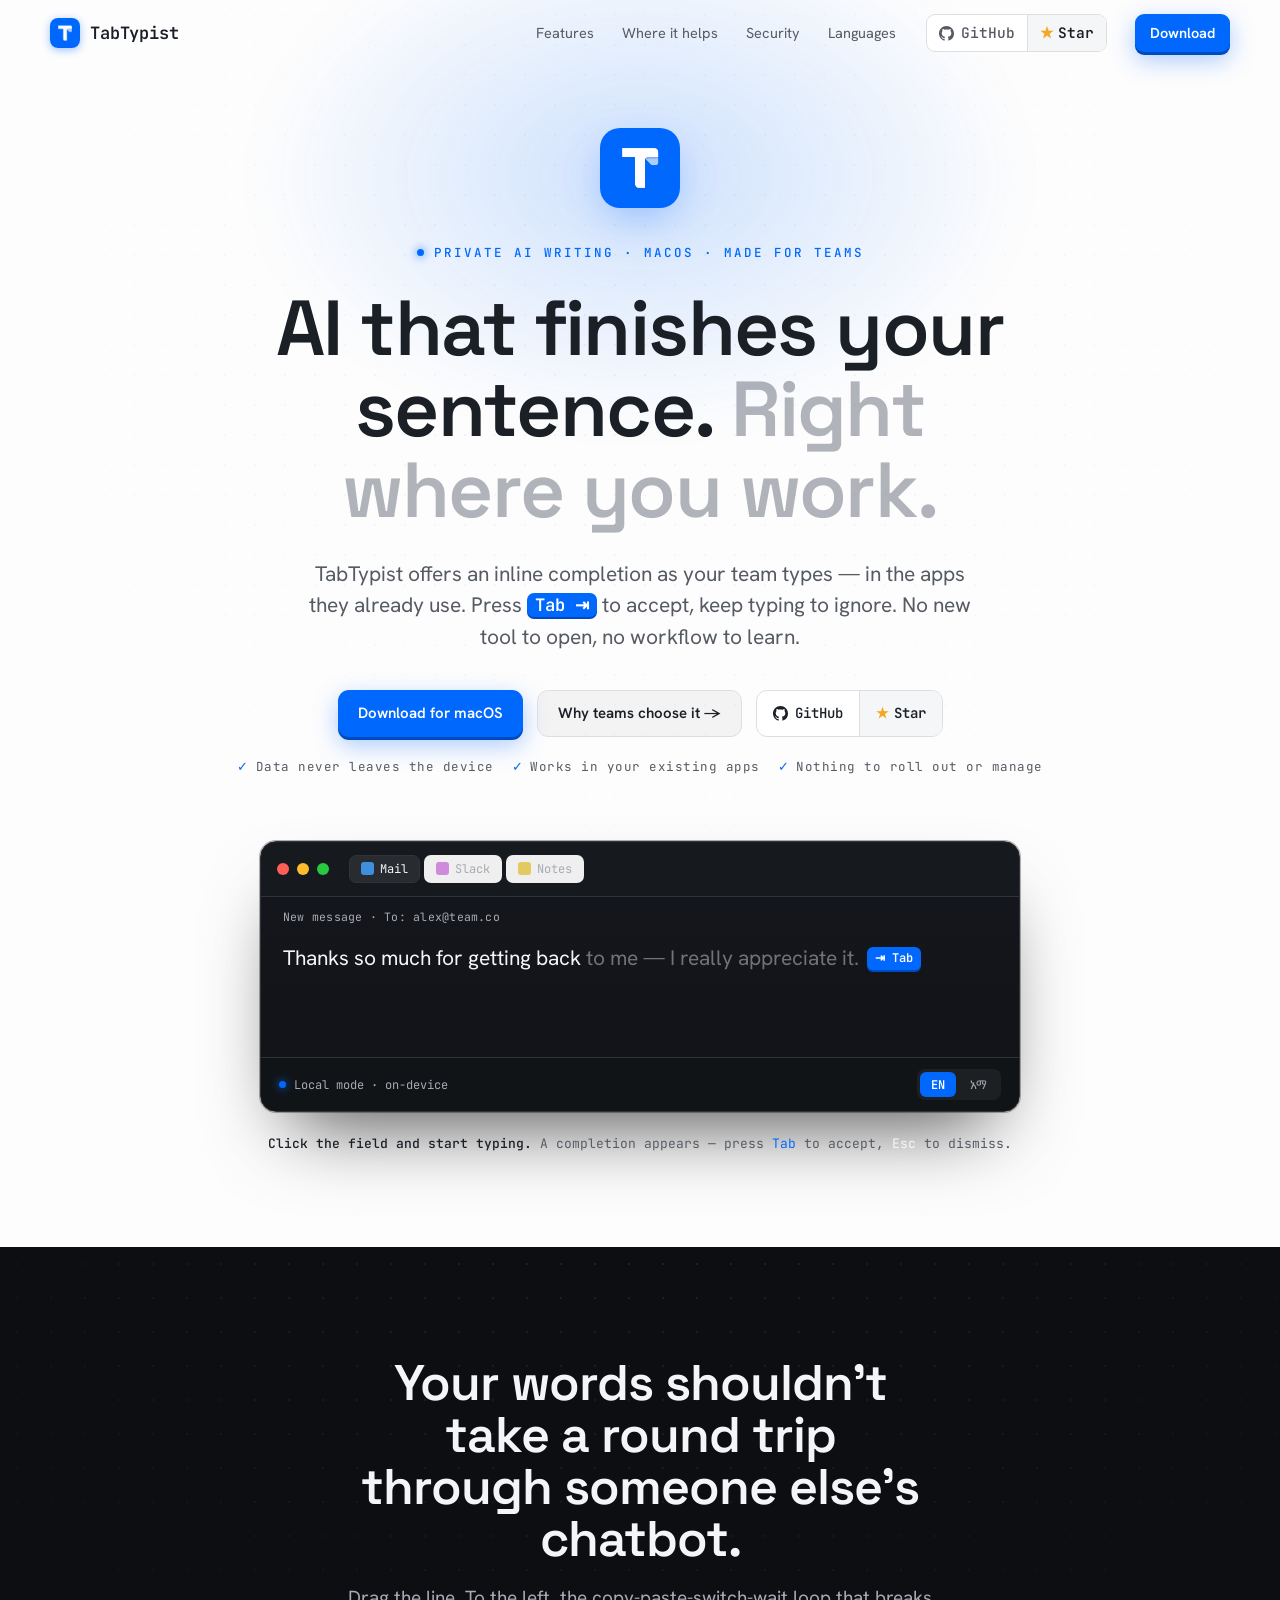
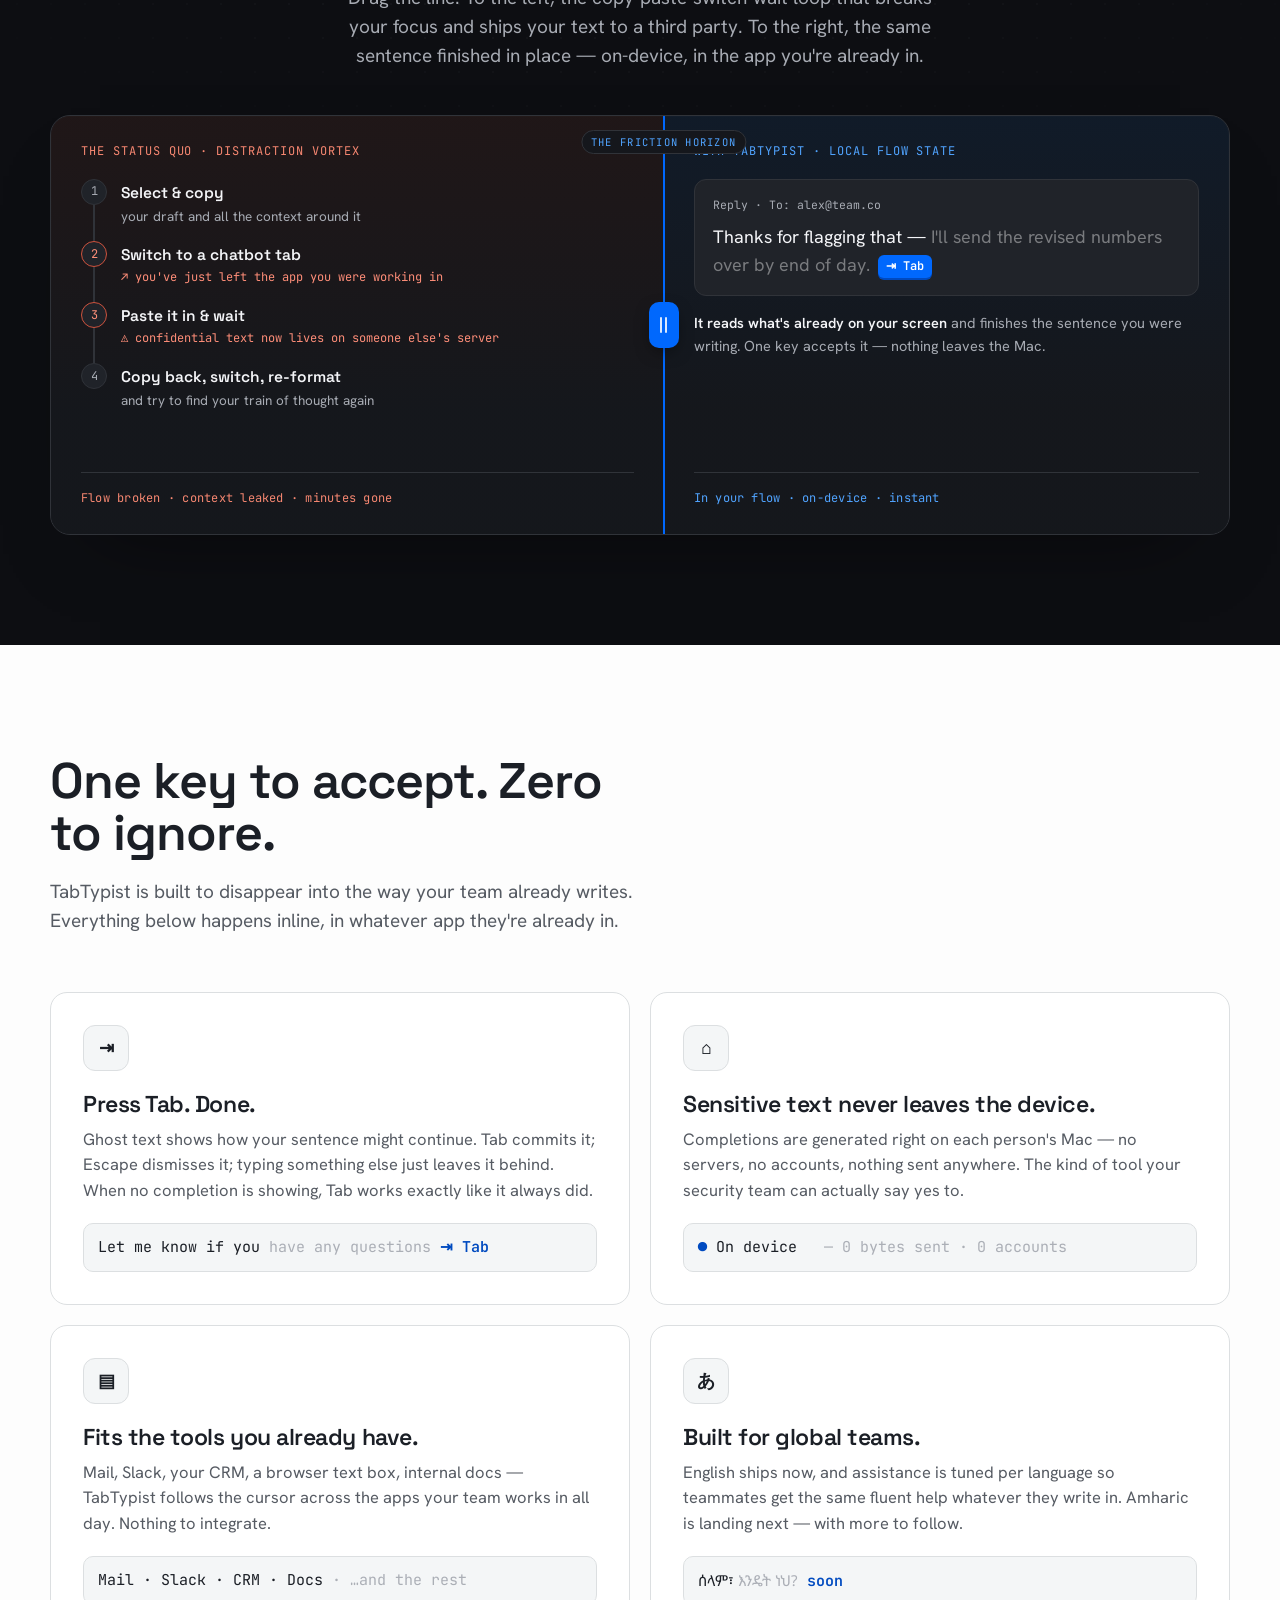
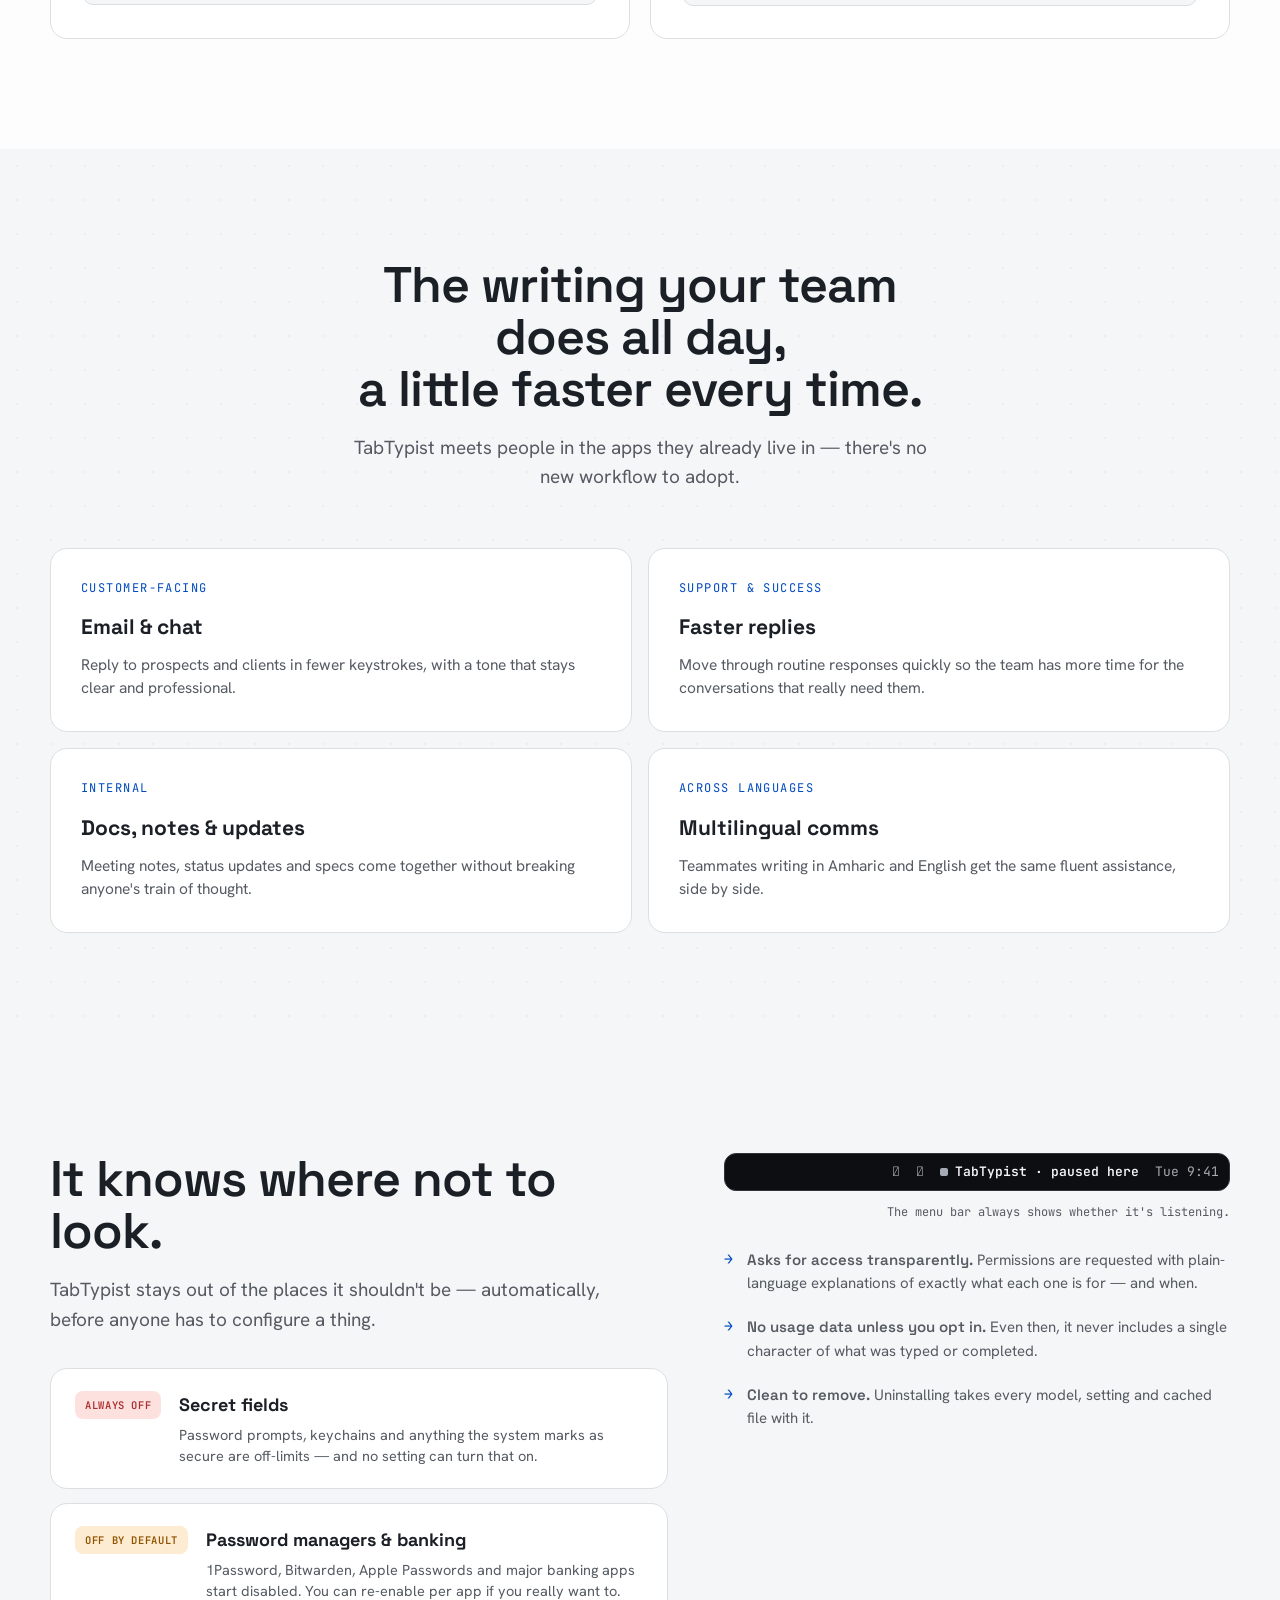
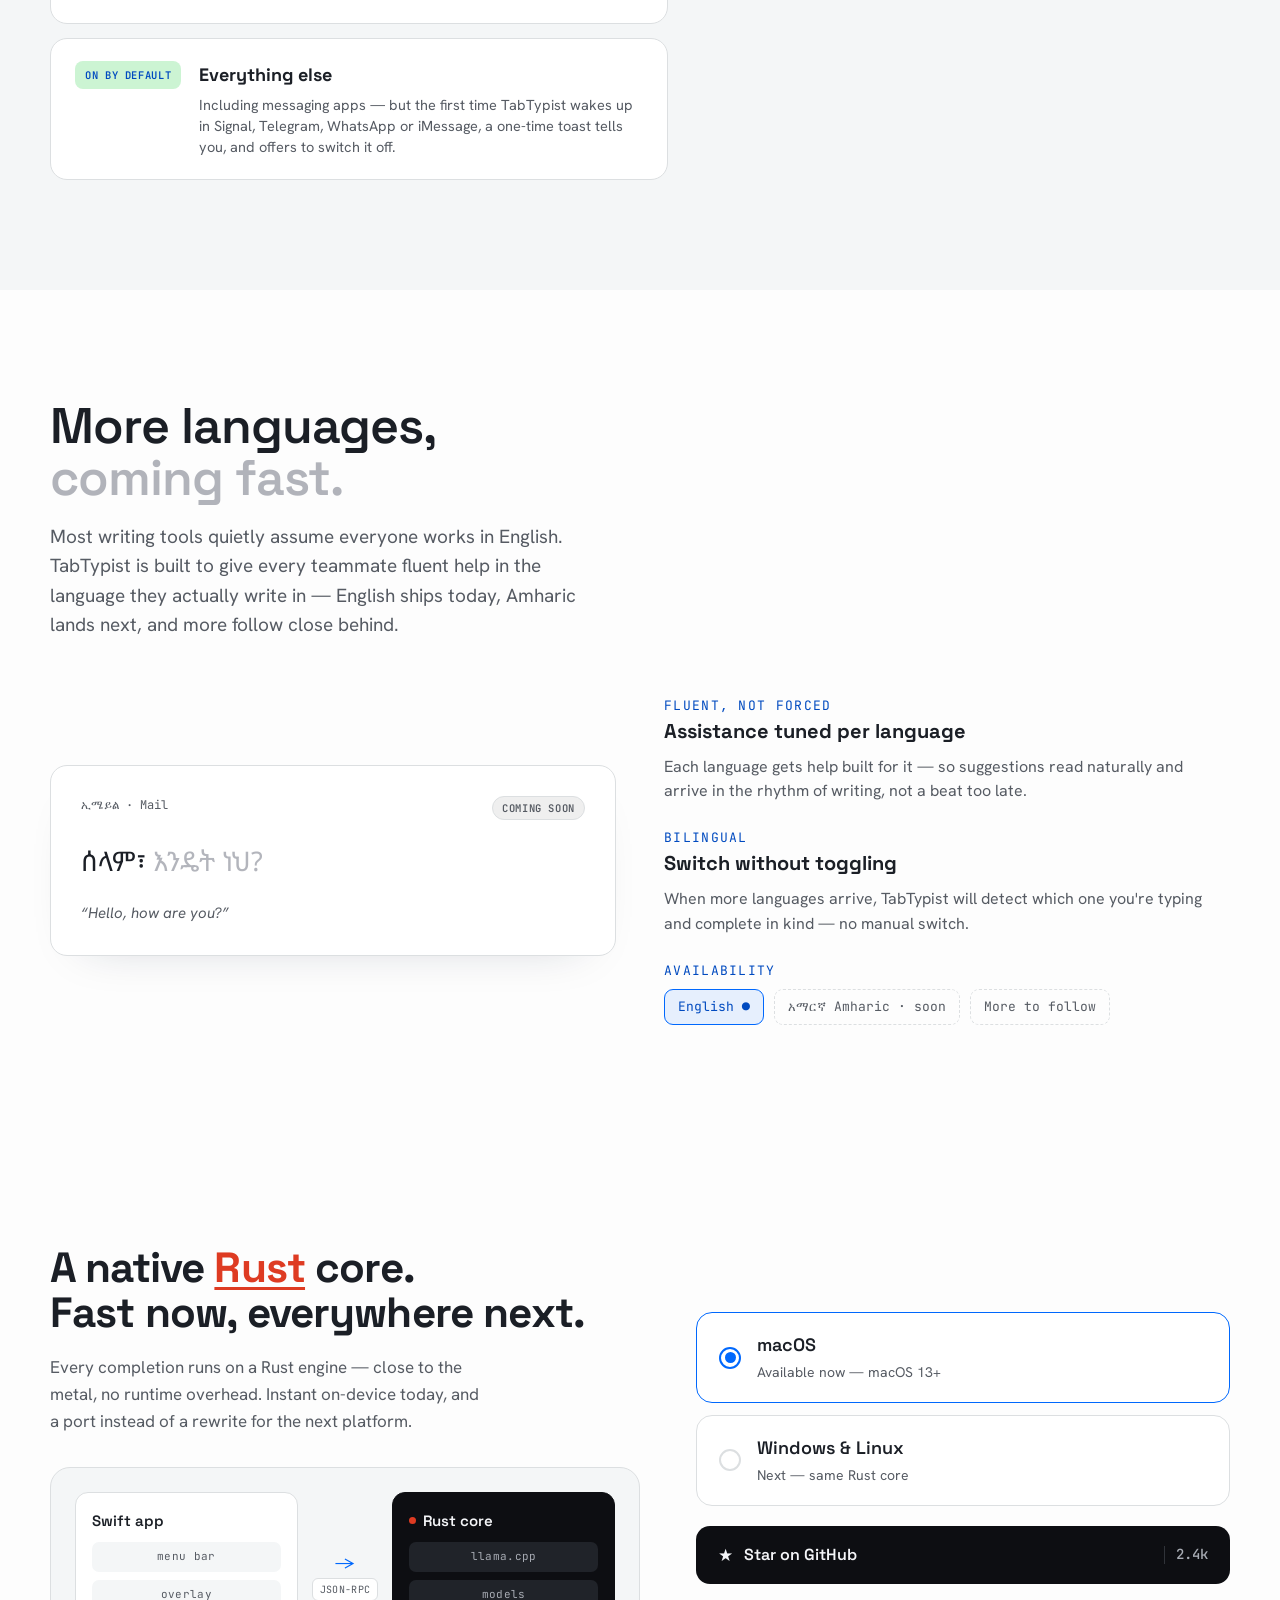
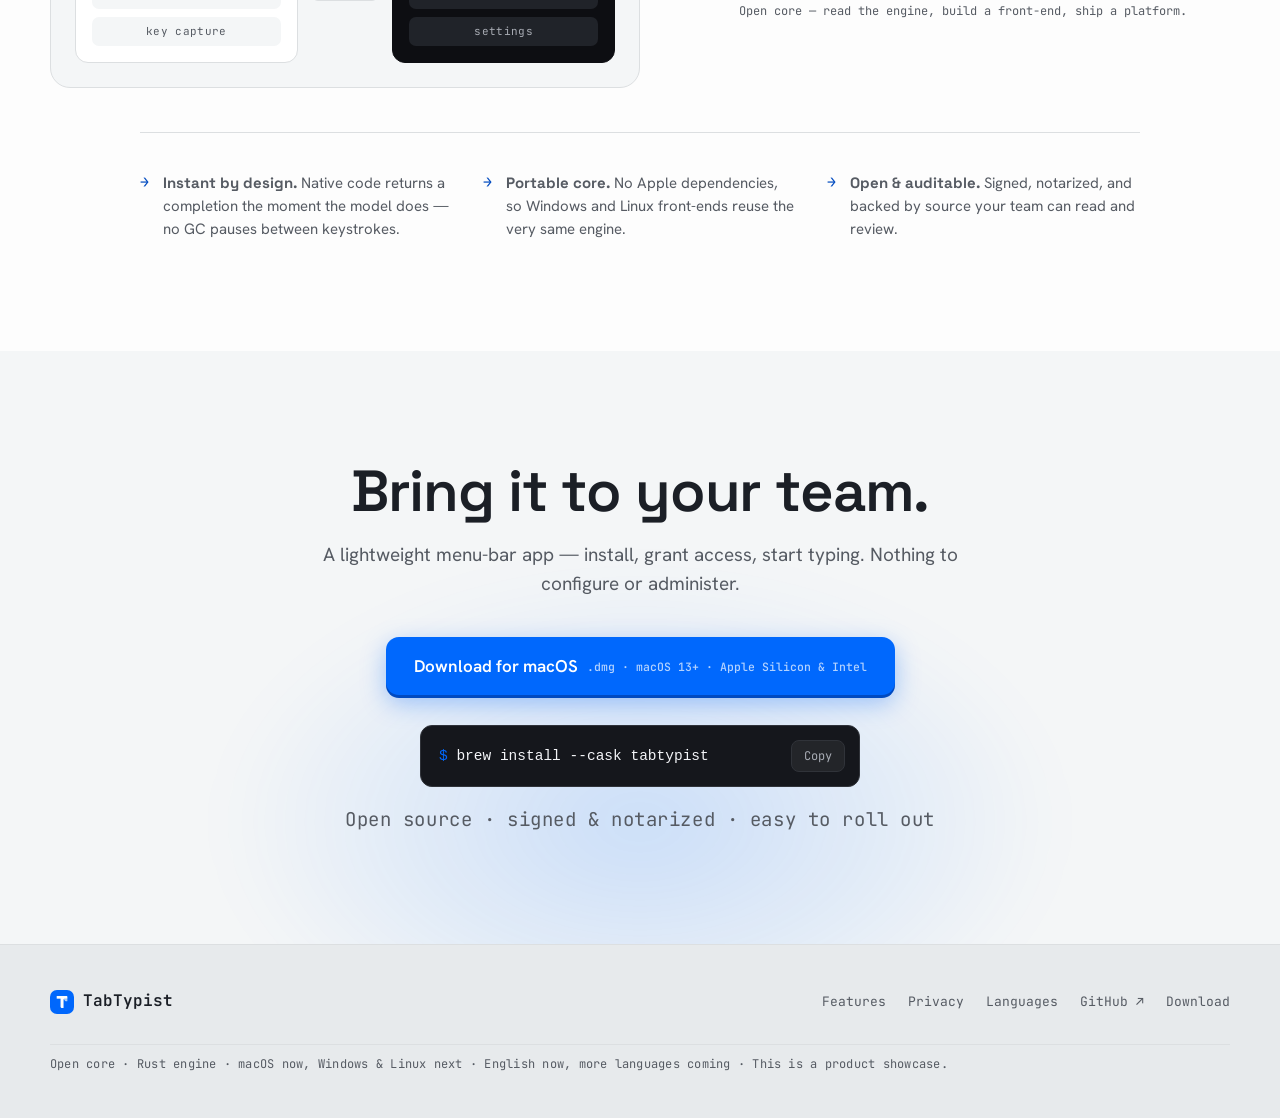
==== site/index-print.html @ 6e6b1b6c "feat: enhance demo interaction and add print version of the site - Introduced a new function to acce" ====
<!DOCTYPE html>
<html lang="en">
<head>
<meta charset="UTF-8" />
<meta name="viewport" content="width=device-width, initial-scale=1.0" />
<title>TabTypist — AI that finishes your sentence, right where you type</title>
<link rel="preconnect" href="https://fonts.googleapis.com" />
<link rel="preconnect" href="https://fonts.gstatic.com" crossorigin />
<link href="https://fonts.googleapis.com/css2?family=Space+Grotesk:wght@400;500;600;700&family=Hanken+Grotesk:wght@400;500;600;700&family=JetBrains+Mono:wght@400;500;600&family=Instrument+Serif:ital@0;1&family=Noto+Sans+Ethiopic:wght@400;500;600&display=swap" rel="stylesheet" />
<link rel="stylesheet" href="styles.css" />
</head>
<body data-theme="pure">

<!-- ============ NAV ============ -->
<nav class="nav" id="nav">
  <div class="wrap">
    <a class="brand" href="#top">
      <img class="nav-logo" src="assets/logo.png" alt="TabTypist" />
      <span class="b-solid">Tab</span><span class="b-ghost" id="brandGhost">Typist</span><span class="b-caret"></span>
    </a>
    <div class="nav-links">
      <a href="#features">Features</a>
      <a href="#use-cases">Where it helps</a>
      <a href="#privacy">Security</a>
      <a href="#languages">Languages</a>
      <a class="nav-gh" href="https://github.com/mmexploit/TabTypist" target="_blank" rel="noopener" aria-label="TabTypist on GitHub">
        <span class="gh-l"><svg class="gh-mark" viewBox="0 0 16 16" fill="currentColor" aria-hidden="true"><path d="M8 0C3.58 0 0 3.58 0 8c0 3.54 2.29 6.53 5.47 7.59.4.07.55-.17.55-.38 0-.19-.01-.82-.01-1.49-2.01.37-2.53-.49-2.69-.94-.09-.23-.48-.94-.82-1.13-.28-.15-.68-.52-.01-.53.63-.01 1.08.58 1.23.82.72 1.21 1.87.87 2.33.66.07-.52.28-.87.51-1.07-1.78-.2-3.64-.89-3.64-3.95 0-.87.31-1.59.82-2.15-.08-.2-.36-1.02.08-2.12 0 0 .67-.21 2.2.82.64-.18 1.32-.27 2-.27.68 0 1.36.09 2 .27 1.53-1.04 2.2-.82 2.2-.82.44 1.1.16 1.92.08 2.12.51.56.82 1.27.82 2.15 0 3.07-1.87 3.75-3.65 3.95.29.25.54.73.54 1.48 0 1.07-.01 1.93-.01 2.2 0 .21.15.46.55.38A8.013 8.013 0 0 0 16 8c0-4.42-3.58-8-8-8z"/></svg>GitHub</span>
        <span class="gh-c"><span class="st">★</span>Star</span>
      </a>
      <a class="nav-dl btn btn-acc btn-sm" href="#download">Download</a>
    </div>
  </div>
</nav>

<!-- ============ HERO ============ -->
<header class="hero" id="top" data-screen-label="Hero">
  <div class="wrap">
    <img class="hero-logo" src="assets/logo.png" alt="TabTypist" />
    <span class="eyebrow hero-eyebrow"><span class="dot"></span>Private AI writing · macOS · made for teams</span>
    <h1>AI that finishes your sentence. <span class="ghosty">Right where you work.</span></h1>
    <p class="lede">TabTypist offers an inline completion as your team types — in the apps they already use. Press <span class="kbd acc">Tab&nbsp;⇥</span> to accept, keep typing to ignore. No new tool to open, no workflow to learn.</p>
    <div class="hero-ctas">
      <a class="btn btn-acc" href="#download">Download for macOS</a>
      <a class="btn btn-ghost-d" href="#why">Why teams choose it →</a>
      <a class="hero-gh" href="https://github.com/mmexploit/TabTypist" target="_blank" rel="noopener">
        <span class="gh-l"><svg class="gh-mark" viewBox="0 0 16 16" fill="currentColor" aria-hidden="true"><path d="M8 0C3.58 0 0 3.58 0 8c0 3.54 2.29 6.53 5.47 7.59.4.07.55-.17.55-.38 0-.19-.01-.82-.01-1.49-2.01.37-2.53-.49-2.69-.94-.09-.23-.48-.94-.82-1.13-.28-.15-.68-.52-.01-.53.63-.01 1.08.58 1.23.82.72 1.21 1.87.87 2.33.66.07-.52.28-.87.51-1.07-1.78-.2-3.64-.89-3.64-3.95 0-.87.31-1.59.82-2.15-.08-.2-.36-1.02.08-2.12 0 0 .67-.21 2.2.82.64-.18 1.32-.27 2-.27.68 0 1.36.09 2 .27 1.53-1.04 2.2-.82 2.2-.82.44 1.1.16 1.92.08 2.12.51.56.82 1.27.82 2.15 0 3.07-1.87 3.75-3.65 3.95.29.25.54.73.54 1.48 0 1.07-.01 1.93-.01 2.2 0 .21.15.46.55.38A8.013 8.013 0 0 0 16 8c0-4.42-3.58-8-8-8z"/></svg>GitHub</span>
        <span class="gh-c"><span class="st">★</span>Star</span>
      </a>
    </div>
    <p class="hero-note">
      <span><span class="tick">✓</span> Data never leaves the device</span>
      <span><span class="tick">✓</span> Works in your existing apps</span>
      <span><span class="tick">✓</span> Nothing to roll out or manage</span>
    </p>

    <!-- interactive demo -->
    <div class="demo-shell reveal" id="demoShell">
      <div class="win">
        <div class="win-bar">
          <span class="traffic"><i class="r"></i><i class="y"></i><i class="g"></i></span>
          <div class="win-tabs" id="winTabs">
            <button class="win-tab active" data-app="mail"><span class="glyph"></span>Mail</button>
            <button class="win-tab" data-app="slack"><span class="glyph"></span>Slack</button>
            <button class="win-tab" data-app="notes"><span class="glyph"></span>Notes</button>
          </div>
        </div>
        <div class="field-meta"><span class="to" id="fieldTo">New message · To: alex@team.co</span></div>
        <div class="field" id="field" tabindex="0" role="textbox" aria-label="Try typing here"></div>
        <div class="win-foot">
          <span class="mode"><span class="live"></span>Local mode · on-device</span>
          <div class="lang-toggle" id="langToggle">
            <button class="active" data-lang="en">EN</button>
            <button class="eth" data-lang="am">አማ</button>
          </div>
        </div>
      </div>
      <p class="demo-hint" id="demoHint"><b>Click the field and start typing.</b> A completion appears — press <span style="color:var(--acc)">Tab</span> to accept, <span style="color:var(--on-dark)">Esc</span> to dismiss.</p>
    </div>
  </div>
</header>

<!-- ============ WHY / FRICTION HORIZON ============ -->
<section class="band workflow" id="why" data-screen-label="Why">
  <div class="wrap">
    <div class="sec-head center reveal">
      <h2>Your words shouldn't take a round trip<br />through someone else's chatbot.</h2>
      <p>Drag the line. To the left, the copy-paste-switch-wait loop that breaks your focus and ships your text to a third party. To the right, the same sentence finished in place — on-device, in the app you're already in.</p>
    </div>

    <div class="horizon reveal" id="horizon" style="--split:52">
      <!-- LEFT — Distraction Vortex (the status quo) -->
      <div class="layer vortex">
        <div class="page">
          <div class="page-tag bad">The status quo · Distraction Vortex</div>
          <ol class="stepper">
            <li><span class="st-node">1</span><div class="st-body"><b>Select &amp; copy</b><span>your draft and all the context around it</span></div></li>
            <li class="leak"><span class="st-node">2</span><div class="st-body"><b>Switch to a chatbot tab</b><span class="warn">↗ you've just left the app you were working in</span></div></li>
            <li class="leak"><span class="st-node">3</span><div class="st-body"><b>Paste it in &amp; wait</b><span class="warn">⚠ confidential text now lives on someone else's server</span></div></li>
            <li><span class="st-node">4</span><div class="st-body"><b>Copy back, switch, re-format</b><span>and try to find your train of thought again</span></div></li>
          </ol>
          <div class="page-foot bad">Flow broken · context leaked · minutes gone</div>
        </div>
      </div>
      <!-- RIGHT — Local Flow State (with TabTypist) -->
      <div class="layer flow">
        <div class="page">
          <div class="page-tag good">With TabTypist · Local Flow State</div>
          <div class="flow-field">
            <div class="ff-meta">Reply · To: alex@team.co</div>
            <div class="ff-text">Thanks for flagging that — <span class="mg">I'll send the revised numbers over by end of day.</span><span class="ff-pill">⇥ Tab</span></div>
          </div>
          <p class="flow-read"><b>It reads what's already on your screen</b> and finishes the sentence you were writing. One key accepts it — nothing leaves the Mac.</p>
          <div class="page-foot good">In your flow · on-device · instant</div>
        </div>
      </div>
      <!-- divider — The Friction Horizon -->
      <div class="horizon-bar" id="horizonBar" role="slider" aria-label="The Friction Horizon" aria-valuemin="0" aria-valuemax="100" aria-valuenow="52" tabindex="0">
        <span class="hb-label">The Friction Horizon</span>
        <span class="hb-grip"><i></i><i></i></span>
      </div>
    </div>
  </div>
</section>

<!-- ============ FEATURES ============ -->
<section class="band features" id="features" data-screen-label="Features">
  <div class="wrap">
    <div class="sec-head reveal">
      <h2>One key to accept. Zero to ignore.</h2>
      <p>TabTypist is built to disappear into the way your team already writes. Everything below happens inline, in whatever app they're already in.</p>
    </div>
    <div class="feat-grid">
      <div class="feat reveal">
        <div class="ic">⇥</div>
        <h3>Press Tab. Done.</h3>
        <p>Ghost text shows how your sentence might continue. Tab commits it; Escape dismisses it; typing something else just leaves it behind. When no completion is showing, Tab works exactly like it always did.</p>
        <div class="demo-line">Let me know if you <span class="g">have any questions</span> <span class="acc">⇥ Tab</span></div>
      </div>
      <div class="feat reveal d1">
        <div class="ic">⌂</div>
        <h3>Sensitive text never leaves the device.</h3>
        <p>Completions are generated right on each person's Mac — no servers, no accounts, nothing sent anywhere. The kind of tool your security team can actually say yes to.</p>
        <div class="demo-line"><span class="acc">●</span> On device &nbsp; <span class="g">— 0 bytes sent · 0 accounts</span></div>
      </div>
      <div class="feat reveal d2">
        <div class="ic">▤</div>
        <h3>Fits the tools you already have.</h3>
        <p>Mail, Slack, your CRM, a browser text box, internal docs — TabTypist follows the cursor across the apps your team works in all day. Nothing to integrate.</p>
        <div class="demo-line">Mail · Slack · CRM · Docs <span class="g">· …and the rest</span></div>
      </div>
      <div class="feat reveal d3">
        <div class="ic">あ</div>
        <h3>Built for global teams.</h3>
        <p>English ships now, and assistance is tuned per language so teammates get the same fluent help whatever they write in. Amharic is landing next — with more to follow.</p>
        <div class="demo-line eth-line"><span style="font-family:var(--f-eth)">ሰላም፣ <span class="g">እንዴት ነህ?</span></span> <span class="acc">soon</span></div>
      </div>
    </div>
  </div>
</section>

<!-- ============ WHERE IT HELPS ============ -->
<section class="band how" id="use-cases" data-screen-label="Where it helps">
  <div class="wrap">
    <div class="sec-head center reveal">
      <h2>The writing your team does all day,<br />a little faster every time.</h2>
      <p>TabTypist meets people in the apps they already live in — there's no new workflow to adopt.</p>
    </div>
    <div class="use-grid">
      <div class="use-card reveal">
        <div class="tag">Customer-facing</div>
        <h4>Email &amp; chat</h4>
        <p>Reply to prospects and clients in fewer keystrokes, with a tone that stays clear and professional.</p>
      </div>
      <div class="use-card reveal d1">
        <div class="tag">Support &amp; success</div>
        <h4>Faster replies</h4>
        <p>Move through routine responses quickly so the team has more time for the conversations that really need them.</p>
      </div>
      <div class="use-card reveal d2">
        <div class="tag">Internal</div>
        <h4>Docs, notes &amp; updates</h4>
        <p>Meeting notes, status updates and specs come together without breaking anyone's train of thought.</p>
      </div>
      <div class="use-card reveal d3">
        <div class="tag">Across languages</div>
        <h4>Multilingual comms</h4>
        <p>Teammates writing in Amharic and English get the same fluent assistance, side by side.</p>
      </div>
    </div>
  </div>
</section>

<!-- ============ PRIVACY ============ -->
<section class="band privacy" id="privacy" data-screen-label="Privacy">
  <div class="wrap">
    <div class="layout">
      <div>
        <div class="sec-head reveal" style="margin-bottom:34px">
          <h2>It knows where not to look.</h2>
          <p>TabTypist stays out of the places it shouldn't be — automatically, before anyone has to configure a thing.</p>
        </div>
        <div class="tiers">
          <div class="tier off reveal">
            <span class="badge">Always off</span>
            <div>
              <h4>Secret fields</h4>
              <p>Password prompts, keychains and anything the system marks as secure are off-limits — and no setting can turn that on.</p>
            </div>
          </div>
          <div class="tier maybe reveal d1">
            <span class="badge">Off by default</span>
            <div>
              <h4>Password managers &amp; banking</h4>
              <p>1Password, Bitwarden, Apple Passwords and major banking apps start disabled. You can re-enable per app if you really want to.</p>
            </div>
          </div>
          <div class="tier on reveal d2">
            <span class="badge">On by default</span>
            <div>
              <h4>Everything else</h4>
              <p>Including messaging apps — but the first time TabTypist wakes up in Signal, Telegram, WhatsApp or iMessage, a one-time toast tells you, and offers to switch it off.</p>
            </div>
          </div>
        </div>
      </div>

      <aside class="privacy-side reveal d1">
        <div class="menubar">
          <span class="mb-ic">􀊫</span>
          <span class="mb-ic">􀙇</span>
          <span class="mb-tt"><span class="paused"></span>TabTypist · paused here</span>
          <span class="clock">Tue 9:41</span>
        </div>
        <p class="mb-cap">The menu bar always shows whether it's listening.</p>

        <ul class="trust-list">
          <li><span class="tk">→</span><span><b>Asks for access transparently.</b> Permissions are requested with plain-language explanations of exactly what each one is for — and when.</span></li>
          <li><span class="tk">→</span><span><b>No usage data unless you opt in.</b> Even then, it never includes a single character of what was typed or completed.</span></li>
          <li><span class="tk">→</span><span><b>Clean to remove.</b> Uninstalling takes every model, setting and cached file with it.</span></li>
        </ul>
      </aside>
    </div>
  </div>
</section>

<!-- ============ LANGUAGES ============ -->
<section class="band langs" id="languages" data-screen-label="Languages">
  <div class="wrap">
    <div class="sec-head reveal" style="max-width:54ch">
      <h2>More languages, <span class="ghosty-h">coming fast.</span></h2>
      <p>Most writing tools quietly assume everyone works in English. TabTypist is built to give every teammate fluent help in the language they actually write in — English ships today, Amharic lands next, and more follow close behind.</p>
    </div>
    <div class="lang-layout">
      <div class="amh-card reveal">
        <div class="lbl"><span>ኢሜይል · Mail</span><span id="amhTag" class="badge-soon">Coming soon</span></div>
        <div class="amh-line" id="amhLine"></div>
        <p class="amh-trans" id="amhTrans">“Hello, how are you?”</p>
      </div>
      <div class="lang-points reveal d1">
        <div class="lang-point">
          <div class="num">FLUENT, NOT FORCED</div>
          <h4>Assistance tuned per language</h4>
          <p>Each language gets help built for it — so suggestions read naturally and arrive in the rhythm of writing, not a beat too late.</p>
        </div>
        <div class="lang-point">
          <div class="num">BILINGUAL</div>
          <h4>Switch without toggling</h4>
          <p>When more languages arrive, TabTypist will detect which one you're typing and complete in kind — no manual switch.</p>
        </div>
        <div class="lang-point">
          <div class="num">AVAILABILITY</div>
          <div class="lang-row">
            <span class="lang-chip live">English ●</span>
            <span class="lang-chip soon">አማርኛ Amharic · soon</span>
            <span class="lang-chip soon">More to follow</span>
          </div>
        </div>
      </div>
    </div>
  </div>
</section>

<!-- ============ OPEN SOURCE ============ -->
<section class="band oss" id="open-source" data-screen-label="Open source">
  <div class="wrap">
    <div class="core-grid">
      <div class="core-main reveal">
        <h2>A native <span class="rust-hl">Rust</span> core.<br />Fast now, everywhere next.</h2>
        <p class="core-lede">Every completion runs on a Rust engine — close to the metal, no runtime overhead. Instant on-device today, and a port instead of a rewrite for the next platform.</p>
        <div class="arch2">
          <div class="a2-box">
            <span class="a2-h">Swift app</span>
            <span class="a2-chip">menu bar</span>
            <span class="a2-chip">overlay</span>
            <span class="a2-chip">key capture</span>
          </div>
          <div class="a2-link">
            <span class="a2-arrow">→</span>
            <span class="a2-lab">JSON-RPC</span>
          </div>
          <div class="a2-box dark">
            <span class="a2-h"><span class="a2-dot"></span>Rust core</span>
            <span class="a2-chip">llama.cpp</span>
            <span class="a2-chip">models</span>
            <span class="a2-chip">settings</span>
          </div>
        </div>
      </div>
      <aside class="core-side reveal d1">
        <div class="plat">
          <div class="plat-row active">
            <span class="plat-dot"></span>
            <span class="plat-txt"><b>macOS</b><span>Available now — macOS 13+</span></span>
          </div>
          <div class="plat-row">
            <span class="plat-dot"></span>
            <span class="plat-txt"><b>Windows &amp; Linux</b><span>Next — same Rust core</span></span>
          </div>
        </div>
        <a class="gh-star" href="https://github.com/mmexploit/TabTypist" target="_blank" rel="noopener">
          <span class="ghs-mark">★</span>
          <span class="ghs-txt">Star on GitHub</span>
          <span class="ghs-div"></span>
          <span class="ghs-count">2.4k</span>
        </a>
        <p class="gh-note">Open core — read the engine, build a front-end, ship a platform.</p>
      </aside>
    </div>
    <div class="oss-points oss-row">
      <div class="oss-point reveal"><span class="tk">→</span><span><b>Instant by design.</b> Native code returns a completion the moment the model does — no GC pauses between keystrokes.</span></div>
      <div class="oss-point reveal d1"><span class="tk">→</span><span><b>Portable core.</b> No Apple dependencies, so Windows and Linux front-ends reuse the very same engine.</span></div>
      <div class="oss-point reveal d2"><span class="tk">→</span><span><b>Open &amp; auditable.</b> Signed, notarized, and backed by source your team can read and review.</span></div>
    </div>
  </div>
</section>

<!-- ============ DOWNLOAD ============ -->
<section class="band download" id="download" data-screen-label="Download">
  <div class="wrap">
    <div class="dl-inner reveal">
      <h2>Bring it to your team.</h2>
      <p>A lightweight menu-bar app — install, grant access, start typing. Nothing to configure or administer.</p>
      <div class="dl-ctas">
        <a class="btn btn-acc dl-big" href="https://github.com/mmexploit/TabTypist/releases/latest/download/TabTypist.dmg" id="dmgBtn">Download for macOS<span class="sub">.dmg · macOS 13+ · Apple Silicon &amp; Intel</span></a>
      </div>
      <div class="brew">
        <code><span class="prompt">$</span> brew install --cask tabtypist</code>
        <button class="copy" id="brewCopy">Copy</button>
      </div>
      <p class="dl-fine">Open source · signed &amp; notarized · easy to roll out</p>
    </div>
  </div>
</section>

<!-- ============ FOOTER ============ -->
<footer class="foot">
  <div class="wrap">
    <span class="f-brand"><img class="foot-logo" src="assets/logo.png" alt="" />TabTypist</span>
    <div class="f-links">
      <a href="#features">Features</a>
      <a href="#privacy">Privacy</a>
      <a href="#languages">Languages</a>
      <a href="https://github.com/mmexploit/TabTypist" target="_blank" rel="noopener">GitHub ↗</a>
      <a href="#download">Download</a>
    </div>
    <p class="f-note">Open core · Rust engine · macOS now, Windows &amp; Linux next · English now, more languages coming · This is a product showcase.</p>
  </div>
</footer>

<script src="demo.js"></script>
<script src="interactions.js"></script>
<script>
(async () => {
  // Prepend so page-supplied @page / break rules (deck-stage's margin:0,
  // author CSS) keep source-order precedence over the baseline.
  const baseCss = document.createElement('style');
  baseCss.textContent = "@media print {\n  @page { margin: 0.5cm; }\n  html, body { print-color-adjust: exact; -webkit-print-color-adjust: exact; }\n  section, article, figure, table { break-inside: avoid; }\n  *, *::before, *::after {\n    animation-delay: -99s !important; animation-duration: .001s !important;\n    animation-iteration-count: 1 !important; animation-fill-mode: both !important;\n    animation-play-state: running !important; transition-duration: 0s !important;\n  }\n}";
  document.head.prepend(baseCss);
  if (document.readyState === 'loading') {
    await new Promise((r) => document.addEventListener('DOMContentLoaded', r, { once: true }));
  }
  let ds = document.querySelector('deck-stage');
  // whenDefined never resolves when nothing registers the element, so only
  // await it when a <deck-stage> tag exists (and race a timeout regardless).
  if (ds && !customElements.get('deck-stage')) {
    try {
      await Promise.race([
        customElements.whenDefined('deck-stage'),
        new Promise((r) => setTimeout(r, 3000)),
      ]);
    } catch (e) {}
    ds = document.querySelector('deck-stage');
  }
  // dc-runtime assigns window.DCLogic at init and mounts into #dc-root on
  // DOMContentLoaded; settle on that subtree so React has rendered before
  // print(). Non-DC pages fall through to weighing body.
  const isDc = !ds && 'DCLogic' in window;
  const settleRoot = ds || (isDc ? document.getElementById('dc-root') : null) || document.body;
  if (settleRoot) {
    // Weigh only content children — skip script/style/template so inline
    // Babel/CSS doesn't register as stable "content" before the framework
    // has mounted anything.
    const MEDIA = 'img,svg,canvas,video,picture,iframe,embed,object';
    const weigh = () => {
      let text = 0, media = 0;
      for (const c of settleRoot.children) {
        const t = c.tagName;
        if (t === 'SCRIPT' || t === 'STYLE' || t === 'TEMPLATE') continue;
        text += (c.textContent || '').trim().length;
        media += c.querySelectorAll(MEDIA).length + (c.matches(MEDIA) ? 1 : 0);
      }
      return text + media * 100;
    };
    // "Non-zero and stable" alone is not sufficient to mean rendered: generic
    // body can carry a static shell while async main content is pending, and
    // #dc-root can carry the root DC's static text while child refs are still
    // .sc-placeholder boxes. Gate generic on readyState 'complete', and never
    // accept stability while a dc-runtime placeholder is present.
    const isGeneric = settleRoot === document.body;
    const deadline = Date.now() + 15000;
    let last = -1, stable = 0;
    while (Date.now() < deadline) {
      const n = weigh();
      const ready =
        (!isGeneric || document.readyState === 'complete') &&
        !settleRoot.querySelector('.sc-placeholder');
      if (n > 0 && n === last && ready) { if (++stable >= 2) break; } else { stable = 0; }
      last = n;
      await new Promise((r) => setTimeout(r, 250));
    }
  }
  try { await document.fonts.ready; } catch (e) {}
  // Jump every animation to its end state so print() never captures a slide
  // mid-entrance. Ordering matters: the 0s-transition style must be live
  // BEFORE data-deck-active is set so attribute-keyed transitions don't
  // start a (now-0s) run from the pre-active base.
  const st = document.createElement('style');
  st.textContent = '*,*::before,*::after{animation-delay:-99s !important;animation-duration:.001s !important;animation-iteration-count:1 !important;animation-fill-mode:both !important;animation-play-state:running !important;transition-duration:0s !important}';
  document.head.appendChild(st);
  for (const d of document.querySelectorAll('deck-stage')) {
    for (const c of d.children) {
      const t = c.tagName;
      if (t === 'SCRIPT' || t === 'STYLE' || t === 'TEMPLATE') continue;
      c.setAttribute('data-deck-active', '');
    }
  }
  try {
    const sweep = () => {
      for (const a of document.getAnimations()) {
        try { a.finish(); } catch (e) {
          try { a.currentTime = (a.effect && a.effect.getComputedTiming().duration) || 0; a.pause(); } catch (e2) {}
        }
      }
    };
    sweep();
    await new Promise((r) => requestAnimationFrame(r));
    sweep();
    await new Promise((r) => requestAnimationFrame(r));
  } catch (e) {}
  setTimeout(() => { try { window.print(); } catch (e) {} }, 200);
})();
</script>
</body>
</html>
---- site/styles.css ----
/* ============================================================
   TabTypist — showcase page
   Type:  Space Grotesk (display) · Hanken Grotesk (body)
          JetBrains Mono (ghost/keys/code) · Noto Sans Ethiopic
   ============================================================ */

:root {
  /* dark (hero / overlay world) */
  --bg:        oklch(0.165 0.008 264);
  --bg-2:      oklch(0.205 0.010 264);
  --bg-3:      oklch(0.255 0.012 264);
  --line-d:    oklch(0.32 0.012 264);
  --on-dark:   oklch(0.97 0.004 264);
  --on-dark-2: oklch(0.74 0.012 264);
  --ghost-d:   rgba(255,255,255,0.40);   /* authentic 40% default */

  /* light (paper / body) */
  --paper:     oklch(0.985 0.004 95);
  --paper-2:   oklch(0.955 0.006 95);
  --paper-3:   oklch(0.915 0.008 95);
  --ink:       oklch(0.235 0.012 264);
  --ink-2:     oklch(0.46 0.012 264);
  --line-l:    oklch(0.88 0.008 95);
  --ghost-l:   rgba(28,28,34,0.34);

  /* accent — brand azure (TabTypist logo) */
  --acc:       #0068FD;
  --acc-2:     oklch(0.71 0.165 254);
  --acc-deep:  oklch(0.45 0.20 258);
  --acc-glow:  rgba(0,104,253,0.34);
  --on-acc:    #ffffff;
  --rust:      #de3b22;   /* Rust-language accent — heading highlight only */

  --rm: 1;            /* roundness multiplier (Tweaks) */

  --maxw: 1180px;
  --ease: cubic-bezier(.22,.61,.36,1);

  --f-display: "Space Grotesk", system-ui, sans-serif;
  --f-body: "Hanken Grotesk", system-ui, sans-serif;
  --f-mono: "JetBrains Mono", ui-monospace, monospace;
  --f-eth: "Noto Sans Ethiopic", system-ui, sans-serif;
}

/* ===================== PAPER TINTS (Tweaks) =====================
   The page is light end-to-end. These themes retint only the
   light-world tokens; the dark-world tokens are left alone so the
   product-chrome objects (demo window, menu bar, terminal chip,
   license titlebar) stay dark on white in every tint. */

/* Pure — clean cool white */
body[data-theme="pure"] {
  --paper:     oklch(0.995 0 0);
  --paper-2:   oklch(0.971 0.002 240);
  --paper-3:   oklch(0.936 0.004 240);
  --ink:       oklch(0.240 0.014 260);
  --ink-2:     oklch(0.470 0.014 258);
  --line-l:    oklch(0.902 0.004 240);
  --ghost-l:   rgba(18,26,46,0.32);
}

/* Warm — soft cream paper */
body[data-theme="warm"] {
  --paper:     oklch(0.987 0.006 95);
  --paper-2:   oklch(0.958 0.009 95);
  --paper-3:   oklch(0.918 0.012 90);
  --ink:       oklch(0.245 0.014 70);
  --ink-2:     oklch(0.470 0.016 70);
  --line-l:    oklch(0.885 0.012 90);
  --ghost-l:   rgba(40,34,24,0.32);
}

/* Cool — sky-tinted white */
body[data-theme="cool"] {
  --paper:     oklch(0.985 0.011 244);
  --paper-2:   oklch(0.958 0.018 244);
  --paper-3:   oklch(0.918 0.026 244);
  --ink:       oklch(0.250 0.046 257);
  --ink-2:     oklch(0.468 0.040 253);
  --line-l:    oklch(0.880 0.022 244);
  --ghost-l:   rgba(26,42,88,0.32);
}

* { box-sizing: border-box; margin: 0; padding: 0; }

html { scroll-behavior: smooth; -webkit-font-smoothing: antialiased; }

body {
  font-family: var(--f-body);
  background: var(--paper);
  color: var(--ink);
  line-height: 1.55;
  font-size: 18px;
  overflow-x: hidden;
}

::selection { background: var(--acc); color: var(--on-acc); }

a { color: inherit; text-decoration: none; }
img { max-width: 100%; display: block; }

.wrap { width: min(100% - 48px, var(--maxw)); margin-inline: auto; }

h1, h2, h3 { font-family: var(--f-display); font-weight: 600; line-height: 1.04; letter-spacing: -0.02em; }

.eyebrow {
  font-family: var(--f-mono);
  font-size: 12.5px;
  letter-spacing: 0.16em;
  text-transform: uppercase;
  font-weight: 500;
}

/* keycap glyph — reused everywhere */
.kbd {
  font-family: var(--f-mono);
  font-size: 0.82em;
  display: inline-flex;
  align-items: center;
  gap: 4px;
  padding: 3px 8px 4px;
  border-radius: 7px;
  line-height: 1;
  white-space: nowrap;
  transform: translateY(-1px);
}
.kbd.acc {
  background: var(--acc);
  color: var(--on-acc);
  box-shadow: 0 2px 0 var(--acc-deep);
  font-weight: 600;
}
.kbd.ghosty {
  background: rgba(255,255,255,0.07);
  border: 1px solid var(--line-d);
  color: var(--on-dark-2);
}
.kbd.light {
  background: #fff;
  border: 1px solid var(--line-l);
  box-shadow: 0 2px 0 var(--paper-3);
  color: var(--ink);
}

/* ===================== NAV ===================== */
.nav {
  position: fixed; inset: 0 0 auto 0; z-index: 100;
  display: flex; align-items: center; justify-content: space-between;
  padding: 14px 0;
  transition: background .3s var(--ease), border-color .3s var(--ease), backdrop-filter .3s;
  border-bottom: 1px solid transparent;
}
.nav .wrap { display: flex; align-items: center; justify-content: space-between; width: min(100% - 48px, var(--maxw)); }
.nav.scrolled {
  background: oklch(0.165 0.008 264 / 0.78);
  backdrop-filter: blur(14px) saturate(1.4);
  border-bottom: 1px solid var(--line-d);
}
.brand {
  font-family: var(--f-mono);
  font-weight: 600; font-size: 17px; letter-spacing: -0.01em;
  color: var(--on-dark); display: inline-flex; align-items: center;
}
.nav-logo {
  width: 30px; height: 30px; border-radius: calc(8px * var(--rm));
  margin-right: 10px; box-shadow: 0 2px 8px rgba(0,104,253,0.4);
}
.brand .b-solid { color: var(--on-dark); }
.brand .b-ghost { color: var(--ghost-d); position: relative; }
.brand .b-caret {
  display: inline-block; width: 2px; height: 1em; background: var(--acc);
  margin-left: 1px; transform: translateY(2px);
  animation: blink 1.1s steps(1) infinite;
}
@keyframes blink { 0%,50%{opacity:1} 51%,100%{opacity:0} }

.nav-links { display: flex; align-items: center; gap: 28px; }
.nav-links a {
  font-size: 14.5px; color: var(--on-dark-2); transition: color .2s;
  position: relative;
}
.nav-links a:hover { color: var(--on-dark); }
.nav-links .nav-dl { color: var(--on-dark); }

.btn {
  font-family: var(--f-body); font-weight: 600; font-size: 15px;
  border: 0; cursor: pointer; border-radius: 11px;
  padding: 11px 20px; display: inline-flex; align-items: center; gap: 9px;
  transition: transform .15s var(--ease), box-shadow .2s, background .2s;
}
.btn-acc { background: var(--acc); color: var(--on-acc); box-shadow: 0 3px 0 var(--acc-deep), 0 8px 24px var(--acc-glow); }
.btn-acc:hover { transform: translateY(-2px); box-shadow: 0 5px 0 var(--acc-deep), 0 14px 30px var(--acc-glow); }
.btn-acc:active { transform: translateY(1px); box-shadow: 0 1px 0 var(--acc-deep); }
.btn-ghost-d { background: rgba(255,255,255,0.06); color: var(--on-dark); border: 1px solid var(--line-d); }
.btn-ghost-d:hover { background: rgba(255,255,255,0.11); transform: translateY(-2px); }
.btn-sm { padding: 8px 15px; font-size: 13.5px; border-radius: 9px; }

/* ===================== HERO ===================== */
.hero {
  background: var(--bg); color: var(--on-dark);
  position: relative; overflow: hidden;
  padding: 150px 0 96px;
}
.hero::before {  /* dotted grid */
  content: ""; position: absolute; inset: 0;
  background-image: radial-gradient(oklch(0.4 0.01 264) 1px, transparent 1px);
  background-size: 30px 30px;
  -webkit-mask-image: radial-gradient(ellipse 80% 70% at 50% 28%, #000 0%, transparent 75%);
          mask-image: radial-gradient(ellipse 80% 70% at 50% 28%, #000 0%, transparent 75%);
  opacity: .5; pointer-events: none;
}
.hero::after {  /* soft accent bloom */
  content: ""; position: absolute; left: 50%; top: -10%;
  width: 900px; height: 600px; transform: translateX(-50%);
  background: radial-gradient(ellipse at center, var(--acc-glow), transparent 62%);
  opacity: .5; pointer-events: none; filter: blur(20px);
}
.hero .wrap { position: relative; z-index: 1; text-align: center; }

.hero-eyebrow {
  color: var(--acc); display: inline-flex; align-items: center; gap: 10px;
  margin-bottom: 26px;
}
.hero-logo {
  width: 80px; height: 80px; border-radius: calc(20px * var(--rm));
  margin: 0 auto 28px; box-shadow: 0 14px 40px -8px var(--acc-glow), 0 2px 0 rgba(255,255,255,0.08) inset;
  animation: heroLogoIn .8s var(--ease) both;
}
@keyframes heroLogoIn { from { opacity: 0; transform: translateY(14px) scale(.9); } }
.hero-eyebrow .dot { width: 7px; height: 7px; border-radius: 50%; background: var(--acc); box-shadow: 0 0 10px var(--acc); }

.hero h1 {
  font-size: clamp(40px, 6.4vw, 78px);
  max-width: 16ch; margin: 0 auto;
}
.hero h1 .ghosty { color: var(--ghost-d); }
.hero p.lede {
  color: var(--on-dark-2); font-size: clamp(17px, 2vw, 21px);
  max-width: 56ch; margin: 26px auto 0; line-height: 1.5;
}
.hero-ctas { display: flex; gap: 14px; justify-content: center; margin-top: 38px; flex-wrap: wrap; }
.hero-note {
  margin-top: 20px; font-family: var(--f-mono); font-size: 12.5px;
  color: var(--on-dark-2); letter-spacing: .04em;
  display: flex; gap: 18px; justify-content: center; flex-wrap: wrap;
}
.hero-note span { display: inline-flex; align-items: center; gap: 7px; }
.hero-note .tick { color: var(--acc); }

/* ---------- demo window ---------- */
.demo-shell { margin: 64px auto 0; max-width: 760px; perspective: 1600px; }
.win {
  background: linear-gradient(180deg, var(--bg-2), oklch(0.185 0.009 264));
  border: 1px solid var(--line-d);
  border-radius: 16px;
  box-shadow: 0 1px 0 rgba(255,255,255,0.05) inset, 0 40px 80px -30px rgba(0,0,0,.7), 0 0 0 1px rgba(0,0,0,.3);
  overflow: hidden; text-align: left;
}
.win-bar {
  display: flex; align-items: center; gap: 14px;
  padding: 13px 16px; border-bottom: 1px solid var(--line-d);
  background: oklch(0.22 0.01 264 / 0.6);
}
.traffic { display: flex; gap: 8px; }
.traffic i { width: 12px; height: 12px; border-radius: 50%; display: block; }
.traffic .r { background: #ff5f57; } .traffic .y { background: #febc2e; } .traffic .g { background: #28c840; }
.win-tabs { display: flex; gap: 4px; margin-left: 6px; }
.win-tab {
  font-family: var(--f-mono); font-size: 12px; color: var(--on-dark-2);
  padding: 5px 11px; border-radius: 7px; cursor: pointer;
  display: inline-flex; align-items: center; gap: 6px;
  border: 1px solid transparent; transition: all .18s;
}
.win-tab .glyph { width: 13px; height: 13px; border-radius: 3px; display: inline-block; opacity: .85; }
.win-tab[data-app="mail"]  .glyph { background: oklch(0.7 0.16 250); }
.win-tab[data-app="slack"] .glyph { background: oklch(0.7 0.16 320); }
.win-tab[data-app="notes"] .glyph { background: oklch(0.82 0.14 95); }
.win-tab:hover { color: var(--on-dark); background: rgba(255,255,255,0.04); }
.win-tab.active { color: var(--on-dark); background: rgba(255,255,255,0.08); border-color: var(--line-d); }

.field-meta {
  display: flex; align-items: center; justify-content: space-between;
  padding: 11px 22px 0; font-family: var(--f-mono); font-size: 11.5px;
  color: var(--on-dark-2);
}
.field-meta .to { letter-spacing: .02em; }

/* editable field */
.field {
  font-family: var(--f-body); font-size: 21px; line-height: 1.6;
  color: var(--on-dark); padding: 16px 22px 26px; min-height: 132px;
  outline: none; cursor: text; position: relative;
}
.field.eth .typed, .field.eth .ghost { font-family: var(--f-eth); }
.field .typed { white-space: pre-wrap; }
.field .ghost { color: var(--ghost-d); white-space: pre-wrap; }
.field .caret {
  display: inline-block; width: 2px; height: 1.05em; background: var(--acc);
  vertical-align: text-bottom; margin: 0 1px; transform: translateY(3px);
  animation: blink 1.1s steps(1) infinite;
}
.field .caret.hide { display: none; }
.field-empty .placeholder { color: var(--on-dark-2); opacity: .55; pointer-events: none; }

/* accept flash */
.field .typed .just-accepted {
  border-radius: 4px;
  animation: acceptFlash 0.9s var(--ease) forwards;
}
@keyframes acceptFlash {
  0%   { background: var(--acc-glow); color: var(--acc-2); box-shadow: 0 0 0 4px var(--acc-glow); }
  60%  { background: var(--acc-glow); }
  100% { background: transparent; color: var(--on-dark); box-shadow: none; }
}

/* inline tab pill (issue 0028) */
.tab-pill {
  font-family: var(--f-mono); font-size: 12px; font-weight: 600;
  margin-left: 8px; padding: 2px 8px; border-radius: 6px;
  background: var(--acc); color: var(--on-acc);
  box-shadow: 0 2px 0 var(--acc-deep);
  display: inline-flex; align-items: center; gap: 4px;
  vertical-align: middle; transform: translateY(-2px);
  animation: pillIn .25s var(--ease);
}
.tab-pill.press { animation: pillPress .22s var(--ease); }
@keyframes pillIn { from { opacity: 0; transform: translateY(-2px) scale(.7); } }
@keyframes pillPress { 50% { transform: translateY(0) scale(.84); } }

.win-foot {
  display: flex; align-items: center; justify-content: space-between;
  padding: 11px 18px; border-top: 1px solid var(--line-d);
  background: oklch(0.19 0.009 264 / 0.7); font-family: var(--f-mono); font-size: 12px;
}
.win-foot .mode { color: var(--on-dark-2); display: inline-flex; align-items: center; gap: 8px; }
.win-foot .mode .live { width: 7px; height: 7px; border-radius: 50%; background: var(--acc); box-shadow: 0 0 8px var(--acc); animation: pulse 2s var(--ease) infinite; }
@keyframes pulse { 50% { opacity: .35; } }
.lang-toggle { display: flex; gap: 3px; background: rgba(255,255,255,0.05); border-radius: 8px; padding: 3px; }
.lang-toggle button {
  font-family: var(--f-mono); font-size: 12px; color: var(--on-dark-2);
  background: transparent; border: 0; cursor: pointer; padding: 4px 11px; border-radius: 6px; transition: all .18s;
}
.lang-toggle button.eth { font-family: var(--f-eth); }
.lang-toggle button.active { background: var(--acc); color: var(--on-acc); font-weight: 600; }

.demo-hint {
  text-align: center; margin-top: 22px; font-family: var(--f-mono);
  font-size: 13px; color: var(--on-dark-2);
}
.demo-hint b { color: var(--on-dark); font-weight: 500; }
.demo-hint .replay {
  color: var(--acc); cursor: pointer; border-bottom: 1px dashed var(--acc-glow);
}
.demo-hint .replay:hover { color: var(--acc-2); }

/* ===================== SECTION SCAFFOLD ===================== */
section.band { padding: 110px 0; }
.sec-head { max-width: 60ch; margin-bottom: 56px; }
.sec-head.center { margin-inline: auto; text-align: center; }
.sec-head .eyebrow { color: var(--acc-deep); margin-bottom: 16px; display: block; }
.sec-head h2 { font-size: clamp(30px, 4.4vw, 50px); }
.sec-head p { color: var(--ink-2); margin-top: 18px; font-size: 19px; }

/* reveal */
.reveal { opacity: 0; transform: translateY(22px); transition: opacity .7s var(--ease), transform .7s var(--ease); }
.reveal.in { opacity: 1; transform: none; }
.reveal.d1 { transition-delay: .08s; } .reveal.d2 { transition-delay: .16s; }
.reveal.d3 { transition-delay: .24s; } .reveal.d4 { transition-delay: .32s; }

/* ===================== FEATURES ===================== */
.features { background: var(--paper); }
.feat-grid { display: grid; grid-template-columns: repeat(2, 1fr); gap: 20px; }
.feat {
  background: #fff; border: 1px solid var(--line-l); border-radius: 18px;
  padding: 32px; position: relative; overflow: hidden;
  transition: transform .25s var(--ease), box-shadow .25s, border-color .25s;
}
.feat:hover { transform: translateY(-4px); box-shadow: 0 24px 50px -32px rgba(20,20,30,.35); border-color: var(--paper-3); }
.feat .ic {
  width: 46px; height: 46px; border-radius: 12px; display: grid; place-items: center;
  font-family: var(--f-mono); font-weight: 600; margin-bottom: 22px;
  background: var(--paper-2); border: 1px solid var(--line-l); font-size: 18px;
}
.feat h3 { font-size: 23px; margin-bottom: 10px; }
.feat p { color: var(--ink-2); font-size: 16.5px; }
.feat .demo-line {
  margin-top: 20px; font-family: var(--f-mono); font-size: 15px;
  background: var(--paper-2); border: 1px solid var(--line-l); border-radius: 10px;
  padding: 12px 14px; line-height: 1.5;
}
.feat .demo-line .g { color: var(--ghost-l); }
.feat .demo-line .acc { color: var(--acc-deep); font-weight: 600; }

/* ===================== HOW IT WORKS ===================== */
.how { background: var(--bg); color: var(--on-dark); position: relative; overflow: hidden; }
.how::before {
  content:""; position:absolute; inset:0;
  background-image: radial-gradient(oklch(0.4 0.01 264) 1px, transparent 1px);
  background-size: 34px 34px; opacity:.3; pointer-events:none;
}
.how .wrap { position: relative; }
.how .sec-head h2 { color: var(--on-dark); }
.how .sec-head p { color: var(--on-dark-2); }
.how .sec-head .eyebrow { color: var(--acc); }
.pipe { display: grid; grid-template-columns: repeat(4, 1fr); gap: 14px; }
.pipe-step {
  background: var(--bg-2); border: 1px solid var(--line-d); border-radius: 16px;
  padding: 26px 22px; position: relative;
}
.pipe-step .n { font-family: var(--f-mono); font-size: 12px; color: var(--acc); letter-spacing: .12em; }
.pipe-step h4 { font-family: var(--f-display); font-size: 19px; margin: 14px 0 8px; }
.pipe-step p { color: var(--on-dark-2); font-size: 14.5px; line-height: 1.5; }
.pipe-step .tt { font-family: var(--f-mono); color: var(--acc-2); }
.pipe-step .arrow {
  position: absolute; right: -22px; top: 50%; transform: translateY(-50%);
  color: var(--line-d); z-index: 2; font-size: 22px;
}
.how-foot {
  margin-top: 34px; display: flex; gap: 28px; flex-wrap: wrap;
  font-family: var(--f-mono); font-size: 13px; color: var(--on-dark-2);
}
.how-foot span { display: inline-flex; align-items: center; gap: 8px; }
.how-foot b { color: var(--on-dark); font-weight: 500; }

/* use-case cards (dark band) */
.use-grid { display: grid; grid-template-columns: repeat(2, 1fr); gap: 16px; }
.use-card {
  background: var(--bg-2); border: 1px solid var(--line-d); border-radius: 16px;
  padding: 30px 30px 32px; transition: transform .25s var(--ease), border-color .25s, box-shadow .25s;
}
.use-card:hover { transform: translateY(-4px); border-color: var(--acc-deep); box-shadow: 0 24px 50px -34px rgba(0,0,0,.6); }
.use-card .tag { font-family: var(--f-mono); font-size: 12px; letter-spacing: .12em; color: var(--acc); text-transform: uppercase; }
.use-card h4 { font-family: var(--f-display); font-size: 21px; margin: 14px 0 9px; color: var(--on-dark); }
.use-card p { color: var(--on-dark-2); font-size: 15.5px; line-height: 1.5; }
@media (max-width: 900px) { .use-grid { grid-template-columns: 1fr; } }

/* ===================== PRIVACY ===================== */
.privacy { background: var(--paper-2); }
.privacy .layout { display: grid; grid-template-columns: 1.1fr 0.9fr; gap: 56px; align-items: start; }
.tiers { display: flex; flex-direction: column; gap: 14px; }
.tier {
  background: #fff; border: 1px solid var(--line-l); border-radius: 16px;
  padding: 22px 24px; display: flex; gap: 18px; align-items: flex-start;
  transition: transform .2s var(--ease), box-shadow .2s;
}
.tier:hover { transform: translateX(4px); box-shadow: 0 16px 40px -30px rgba(0,0,0,.4); }
.tier .badge {
  font-family: var(--f-mono); font-size: 10.5px; letter-spacing: .06em; text-transform: uppercase;
  padding: 6px 10px; border-radius: 8px; white-space: nowrap; font-weight: 600; flex-shrink: 0;
}
.tier.off    .badge { background: oklch(0.93 0.03 25); color: oklch(0.5 0.16 25); }
.tier.maybe  .badge { background: oklch(0.95 0.04 80); color: oklch(0.5 0.13 70); }
.tier.on     .badge { background: oklch(0.93 0.06 150); color: var(--acc-deep); }
.tier h4 { font-family: var(--f-display); font-size: 18px; margin-bottom: 5px; }
.tier p { color: var(--ink-2); font-size: 14.5px; line-height: 1.45; }
.tier p .ex { font-family: var(--f-mono); font-size: 12.5px; color: var(--ink); }

.privacy-side { position: sticky; top: 96px; }
.trust-list { list-style: none; display: flex; flex-direction: column; gap: 20px; margin-top: 26px; }
.trust-list li { display: flex; gap: 14px; }
.trust-list .tk { color: var(--acc-deep); flex-shrink: 0; font-family: var(--f-mono); }
.trust-list b { font-family: var(--f-display); font-weight: 600; }
.trust-list span { color: var(--ink-2); font-size: 15px; }

/* menubar mock */
.menubar {
  background: var(--bg); border-radius: 12px; padding: 8px 10px;
  display: flex; align-items: center; gap: 16px; justify-content: flex-end;
  border: 1px solid var(--line-d); box-shadow: 0 18px 40px -30px rgba(0,0,0,.5);
}
.menubar .mb-ic { color: var(--on-dark-2); font-family: var(--f-mono); font-size: 13px; display: inline-flex; align-items: center; gap: 6px; }
.menubar .mb-tt { color: var(--on-dark); font-weight: 600; font-family: var(--f-mono); font-size: 13px; display: inline-flex; align-items: center; gap: 7px; }
.menubar .paused { width: 8px; height: 8px; border-radius: 2px; background: var(--on-dark-2); }
.menubar .clock { color: var(--on-dark-2); font-family: var(--f-mono); font-size: 13px; }
.mb-cap { font-family: var(--f-mono); font-size: 12px; color: var(--ink-2); margin-top: 12px; text-align: right; }

/* ===================== LANGUAGES ===================== */
.langs { background: var(--bg); color: var(--on-dark); }
.langs .sec-head h2 { color: var(--on-dark); }
.langs .sec-head p { color: var(--on-dark-2); }
.langs .sec-head .eyebrow { color: var(--acc); }
.lang-layout { display: grid; grid-template-columns: 1fr 1fr; gap: 48px; align-items: center; }
.amh-card {
  background: var(--bg-2); border: 1px solid var(--line-d); border-radius: 18px; padding: 30px;
}
.amh-card .lbl { font-family: var(--f-mono); font-size: 12px; color: var(--on-dark-2); margin-bottom: 18px; display: flex; justify-content: space-between; }
.amh-line { font-family: var(--f-eth); font-size: 27px; line-height: 1.7; }
.amh-line .g { color: var(--ghost-d); }
.amh-trans { font-family: var(--f-body); color: var(--on-dark-2); font-size: 15px; margin-top: 18px; font-style: italic; }
.lang-points { display: flex; flex-direction: column; gap: 24px; }
.lang-point h4 { font-family: var(--f-display); font-size: 20px; margin-bottom: 8px; }
.lang-point p { color: var(--on-dark-2); font-size: 16px; }
.lang-point .num { font-family: var(--f-mono); color: var(--acc); font-size: 13px; letter-spacing: .1em; }
.lang-row { display: flex; gap: 10px; flex-wrap: wrap; margin-top: 8px; }
.lang-chip {
  font-family: var(--f-mono); font-size: 13px; padding: 7px 13px; border-radius: 9px;
  border: 1px solid var(--line-d); color: var(--on-dark-2);
}
.lang-chip.live { color: var(--acc); border-color: var(--acc-deep); background: oklch(0.83 0.165 150 / 0.08); }

/* ===================== OPEN SOURCE ===================== */
.oss { background: var(--paper); }
.oss-layout { display: grid; grid-template-columns: 1fr 1fr; gap: 56px; align-items: center; }
.license-card {
  border: 1px solid var(--line-l); border-radius: 18px; overflow: hidden; background: #fff;
}
.lc-bar { padding: 14px 20px; background: var(--bg); color: var(--on-dark); font-family: var(--f-mono); font-size: 13px; display: flex; gap: 8px; align-items: center; }
.lc-body { padding: 26px; }
.lc-timeline { display: flex; align-items: center; gap: 0; margin: 8px 0 4px; }
.lc-node { flex: 1; position: relative; text-align: center; }
.lc-node .dot { width: 14px; height: 14px; border-radius: 50%; margin: 0 auto 12px; }
.lc-node.now .dot { background: var(--acc); box-shadow: 0 0 0 5px var(--acc-glow); }
.lc-node.future .dot { background: var(--paper-3); border: 2px solid var(--line-l); }
.lc-node .yr { font-family: var(--f-mono); font-size: 13px; font-weight: 600; }
.lc-node .lab { font-size: 13px; color: var(--ink-2); margin-top: 2px; }
.lc-track { height: 2px; background: linear-gradient(90deg, var(--acc), var(--paper-3)); flex: 1; margin-bottom: 26px; }
.oss-points { display: flex; flex-direction: column; gap: 22px; }
.oss-point { display: flex; gap: 14px; }
.oss-point .tk { color: var(--acc-deep); font-family: var(--f-mono); flex-shrink: 0; }
.oss-point b { font-family: var(--f-display); }
.oss-point span { color: var(--ink-2); font-size: 15px; }

/* ===================== DOWNLOAD ===================== */
.download { background: var(--bg); color: var(--on-dark); position: relative; overflow: hidden; }
.download::after {
  content:""; position:absolute; left:50%; bottom:-30%; width:1000px; height:600px; transform:translateX(-50%);
  background: radial-gradient(ellipse at center, var(--acc-glow), transparent 60%); opacity:.45; filter: blur(30px); pointer-events:none;
}
.dl-inner { text-align: center; position: relative; z-index: 1; max-width: 640px; margin-inline: auto; }
.dl-inner h2 { font-size: clamp(34px, 5vw, 58px); color: var(--on-dark); }
.dl-inner p { color: var(--on-dark-2); margin-top: 18px; font-size: 19px; }
.dl-ctas { display: flex; gap: 14px; justify-content: center; margin-top: 38px; flex-wrap: wrap; }
.dl-big { padding: 16px 28px; font-size: 17px; border-radius: 13px; }
.dl-big .sub { font-size: 11.5px; opacity: .7; font-family: var(--f-mono); display: block; margin-top: 2px; font-weight: 500; }
.brew {
  margin: 30px auto 0; max-width: 440px;
  background: var(--bg-2); border: 1px solid var(--line-d); border-radius: 12px;
  display: flex; align-items: center; justify-content: space-between; gap: 12px;
  padding: 14px 14px 14px 18px; font-family: var(--f-mono); font-size: 14.5px;
}
.brew code { color: var(--on-dark); }
.brew code .prompt { color: var(--acc); }
.brew .copy {
  font-family: var(--f-mono); font-size: 12px; color: var(--on-dark-2);
  background: rgba(255,255,255,0.06); border: 1px solid var(--line-d); border-radius: 8px;
  padding: 7px 12px; cursor: pointer; transition: all .18s; white-space: nowrap;
}
.brew .copy:hover { color: var(--on-dark); background: rgba(255,255,255,0.12); }
.brew .copy.done { color: var(--acc); border-color: var(--acc-deep); }
.dl-fine { margin-top: 26px; font-family: var(--f-mono); font-size: 12px; color: var(--on-dark-2); letter-spacing: .03em; }

/* ===================== FOOTER ===================== */
footer.foot { background: var(--bg); color: var(--on-dark-2); border-top: 1px solid var(--line-d); padding: 44px 0; }
footer.foot .wrap { display: flex; align-items: center; justify-content: space-between; gap: 24px; flex-wrap: wrap; }
footer.foot .f-brand { font-family: var(--f-mono); color: var(--on-dark); font-weight: 600; font-size: 16px; display: inline-flex; align-items: center; }
.foot-logo { width: 24px; height: 24px; border-radius: calc(7px * var(--rm)); margin-right: 9px; }
footer.foot .f-links { display: flex; gap: 22px; font-family: var(--f-mono); font-size: 13px; }
footer.foot .f-links a:hover { color: var(--on-dark); }
footer.foot .f-note { font-family: var(--f-mono); font-size: 12px; letter-spacing: .02em; width: 100%; padding-top: 10px; border-top: 1px solid var(--line-d); margin-top: 6px; }

/* ===================== RESPONSIVE ===================== */
@media (max-width: 900px) {
  .feat-grid { grid-template-columns: 1fr; }
  .pipe { grid-template-columns: 1fr 1fr; }
  .pipe-step .arrow { display: none; }
  .privacy .layout, .lang-layout, .oss-layout { grid-template-columns: 1fr; gap: 36px; }
  .privacy-side { position: static; }
  .nav-links { display: none; }
}
@media (max-width: 560px) {
  body { font-size: 16px; }
  section.band { padding: 76px 0; }
  .hero { padding: 120px 0 70px; }
  .pipe { grid-template-columns: 1fr; }
  .field { font-size: 18px; }
  .win-tabs { display: none; }
}

/* ===================== ROUNDNESS (Tweaks) =====================
   Centralized radius scale — multiplied by --rm. Placed last so it
   wins on equal specificity. Bases match each element's design value. */
.btn { border-radius: calc(11px * var(--rm)); }
.btn-sm { border-radius: calc(9px * var(--rm)); }
.dl-big { border-radius: calc(13px * var(--rm)); }
.kbd { border-radius: calc(7px * var(--rm)); }
.win { border-radius: calc(16px * var(--rm)); }
.win-tab { border-radius: calc(7px * var(--rm)); }
.feat, .use-card, .pipe-step, .tier, .amh-card, .license-card { border-radius: calc(17px * var(--rm)); }
.feat .ic { border-radius: calc(12px * var(--rm)); }
.feat .demo-line { border-radius: calc(10px * var(--rm)); }
.tier .badge { border-radius: calc(8px * var(--rm)); }
.lang-chip { border-radius: calc(9px * var(--rm)); }
.menubar { border-radius: calc(12px * var(--rm)); }
.brew { border-radius: calc(12px * var(--rm)); }
.tab-pill { border-radius: calc(6px * var(--rm)); }
.lc-body, .license-card { overflow: hidden; }

/* ===================== ALL-LIGHT SURFACES =====================
   Marketing surfaces + content cards go light; the dark product-
   chrome objects (.win, .menubar, .brew, .lc-bar) keep their own
   dark tokens, so they read as real UI floating on white. */

/* nav reads on a light hero */
.brand, .brand .b-solid { color: var(--ink); }
.brand .b-ghost { color: var(--ink-2); }
.nav-links a { color: var(--ink-2); }
.nav-links a:hover { color: var(--ink); }
.nav-links .nav-dl { color: var(--on-acc); }
.nav.scrolled {
  background: color-mix(in oklch, var(--paper) 80%, transparent);
  border-bottom: 1px solid var(--line-l);
}

/* hero */
.hero { background: var(--paper); color: var(--ink); }
.hero::before { background-image: radial-gradient(rgba(20,32,60,0.07) 1px, transparent 1px); opacity: .7; }
.hero::after { opacity: .55; }
.hero h1 .ghosty { color: var(--ghost-l); }
.hero p.lede { color: var(--ink-2); }
.hero-note { color: var(--ink-2); }
.hero .btn-ghost-d { background: rgba(15,23,42,0.04); border-color: var(--line-l); color: var(--ink); }
.hero .btn-ghost-d:hover { background: rgba(15,23,42,0.08); }
.demo-hint { color: var(--ink-2); }
.demo-hint b { color: var(--ink); }

/* use-cases */
.how { background: var(--paper-2); color: var(--ink); }
.how::before { background-image: radial-gradient(rgba(20,32,60,0.055) 1px, transparent 1px); opacity: .7; }
.how .sec-head h2 { color: var(--ink); }
.how .sec-head p { color: var(--ink-2); }
.how .sec-head .eyebrow { color: var(--acc-deep); }
.use-card { background: #fff; border-color: var(--line-l); }
.use-card:hover { border-color: var(--acc); box-shadow: 0 24px 50px -34px rgba(20,30,60,.22); }
.use-card .tag { color: var(--acc-deep); }
.use-card h4 { color: var(--ink); }
.use-card p { color: var(--ink-2); }

/* languages */
.langs { background: var(--paper); color: var(--ink); }
.langs .sec-head h2 { color: var(--ink); }
.langs .sec-head p { color: var(--ink-2); }
.langs .sec-head .eyebrow { color: var(--acc-deep); }
.amh-card { background: #fff; border-color: var(--line-l); box-shadow: 0 20px 50px -36px rgba(20,30,60,.25); }
.amh-card .lbl { color: var(--ink-2); }
.amh-line { color: var(--ink); }
.amh-line .g { color: var(--ghost-l); }
.amh-trans { color: var(--ink-2); }
.lang-point h4 { color: var(--ink); }
.lang-point p { color: var(--ink-2); }
.lang-point .num { color: var(--acc-deep); }
.lang-chip { border-color: var(--line-l); color: var(--ink-2); }
.lang-chip.live { color: var(--acc-deep); border-color: var(--acc); background: color-mix(in oklch, var(--acc) 9%, transparent); }

/* download */
.download { background: var(--paper-2); color: var(--ink); }
.download::after { opacity: .5; }
.dl-inner h2 { color: var(--ink); }
.dl-inner p { color: var(--ink-2); }
.dl-fine { color: var(--ink-2); }

/* footer */
footer.foot { background: var(--paper-3); color: var(--ink-2); border-top: 1px solid var(--line-l); }
footer.foot .f-brand { color: var(--ink); }
footer.foot .f-links a:hover { color: var(--ink); }
footer.foot .f-note { color: var(--ink-2); border-top: 1px solid var(--line-l); }

/* coming-soon treatments */
.badge-soon {
  font-family: var(--f-mono); font-size: 10.5px; letter-spacing: .06em;
  text-transform: uppercase; font-weight: 600; padding: 3px 9px;
  border-radius: 999px; color: var(--ink-2);
  background: color-mix(in oklch, var(--ink) 7%, transparent);
  border: 1px solid var(--line-l);
}
.lang-chip.soon {
  color: var(--ink-2); border-style: dashed; border-color: var(--line-l);
  background: transparent;
}

/* open-source — three points in a row (license card removed) */
.oss-row { display: grid; grid-template-columns: repeat(3, 1fr); gap: 30px; max-width: 1000px; margin-inline: auto; }
@media (max-width: 760px) { .oss-row { grid-template-columns: 1fr; gap: 22px; } }

@media (prefers-reduced-motion: reduce) {
  *, *::before, *::after { animation-duration: .01ms !important; animation-iteration-count: 1 !important; transition-duration: .01ms !important; }
  .reveal { opacity: 1; transform: none; }
}

/* ===================== HERO TIGHTEN ===================== */
.hero { padding: 128px 0 92px; }
.langs .sec-head h2 .ghosty-h { color: var(--ghost-l); }
/* logo must never trap at opacity:0 (backgrounded iframes freeze the
   entrance at its first frame) — keep it fully opaque, rise via transform only */
.hero-logo { opacity: 1 !important; animation: heroLogoRise .7s var(--ease) both; }
@keyframes heroLogoRise { from { transform: translateY(14px) scale(.92); } }
@media (prefers-reduced-motion: reduce) { .hero-logo { animation: none; } }

/* ===================== GITHUB STAR PILL ===================== */
.nav-gh, .hero-gh {
  display: inline-flex; align-items: stretch; font-family: var(--f-mono);
  border-radius: calc(9px * var(--rm)); overflow: hidden; font-size: 13px; font-weight: 500;
  border: 1px solid var(--line-l); background: #fff; color: var(--ink);
  transition: transform .15s var(--ease), box-shadow .2s, border-color .2s;
}
.nav-gh:hover, .hero-gh:hover { transform: translateY(-1px); border-color: var(--paper-3); box-shadow: 0 8px 20px -12px rgba(20,30,60,.4); }
.nav-gh .gh-l, .hero-gh .gh-l { display: inline-flex; align-items: center; gap: 7px; padding: 7px 12px; }
.nav-gh .gh-c, .hero-gh .gh-c {
  padding: 7px 12px; border-left: 1px solid var(--line-l);
  background: var(--paper-2); color: var(--ink); font-weight: 600;
  display: inline-flex; align-items: center; gap: 5px;
}
.gh-c .st, .gh-cta-c .st { color: #f5a623; }
.gh-mark { width: 15px; height: 15px; flex-shrink: 0; }
.nav-links .nav-gh { margin-left: 2px; }
.hero-gh { font-size: 14px; border-radius: calc(11px * var(--rm)); }
.hero-gh .gh-l, .hero-gh .gh-c { padding: 11px 16px; }

/* ===================== WHY / WORKFLOW TAX (dark band) ===================== */
.workflow { background: var(--bg); color: var(--on-dark); position: relative; overflow: hidden; }
.workflow::before {
  content:""; position:absolute; inset:0;
  background-image: radial-gradient(oklch(0.42 0.012 264) 1px, transparent 1px);
  background-size: 34px 34px; opacity:.32; pointer-events:none;
  -webkit-mask-image: radial-gradient(ellipse 95% 75% at 50% 0%, #000, transparent 78%);
          mask-image: radial-gradient(ellipse 95% 75% at 50% 0%, #000, transparent 78%);
}
.workflow .wrap { position: relative; z-index: 1; }
.workflow .sec-head { margin-bottom: 44px; }
.workflow .sec-head h2 { color: var(--on-dark); }
.workflow .sec-head p { color: var(--on-dark-2); }
/* ---- Friction Horizon: draggable open-book split ---- */
.horizon {
  --split: 52;
  position: relative; display: flex; align-items: stretch;
  height: 420px; border-radius: calc(20px * var(--rm)); overflow: hidden;
  border: 1px solid var(--line-d);
  background: var(--bg-2);
  box-shadow: inset 0 0 0 1px rgba(255,255,255,.02), 0 40px 80px -50px rgba(0,0,0,.6);
  user-select: none;
}
.horizon .layer { position: relative; overflow: hidden; min-width: 0; }
.horizon .vortex { width: calc(var(--split) * 1%); background: linear-gradient(180deg, oklch(0.225 0.03 28 / .55), var(--bg-2) 70%); }
.horizon .flow   { width: calc((100 - var(--split)) * 1%); background: linear-gradient(180deg, oklch(0.235 0.05 254 / .5), var(--bg-2) 70%); }
.horizon .page { width: 100%; min-width: 480px; height: 100%; padding: 26px 30px; display: flex; flex-direction: column; box-sizing: border-box; }
.horizon .flow .page { margin-left: auto; }
.page-tag { font-family: var(--f-mono); font-size: 12px; letter-spacing: .08em; text-transform: uppercase; margin-bottom: 18px; white-space: nowrap; }
.page-tag.bad { color: oklch(0.74 0.14 32); }
.page-tag.good { color: var(--acc-2); }
.page-foot { margin-top: auto; padding-top: 16px; border-top: 1px solid var(--line-d); font-family: var(--f-mono); font-size: 12px; letter-spacing: .02em; white-space: nowrap; }
.page-foot.bad { color: oklch(0.74 0.14 32); }
.page-foot.good { color: var(--acc-2); }

/* connected stepper inside the vortex page */
.stepper { list-style: none; display: flex; flex-direction: column; gap: 0; flex: 1; }
.stepper li { position: relative; display: flex; gap: 14px; align-items: flex-start; padding-bottom: 16px; }
.stepper li:last-child { padding-bottom: 0; }
.stepper li::before { content: ""; position: absolute; left: 12px; top: 26px; bottom: 0; width: 2px; background: var(--line-d); }
.stepper li:last-child::before { display: none; }
.stepper .st-node { position: relative; z-index: 1; font-family: var(--f-mono); font-size: 12px; width: 26px; height: 26px; flex-shrink: 0; border-radius: 50%; display: grid; place-items: center; background: var(--bg-3); border: 1px solid var(--line-d); color: var(--on-dark-2); }
.stepper li.leak .st-node { border-color: oklch(0.6 0.16 32); color: oklch(0.78 0.15 32); }
.stepper .st-body { display: flex; flex-direction: column; gap: 2px; padding-top: 2px; }
.stepper .st-body b { font-family: var(--f-display); font-weight: 600; font-size: 15.5px; color: var(--on-dark); }
.stepper .st-body span { font-size: 13.5px; color: var(--on-dark-2); line-height: 1.4; }
.stepper .st-body .warn { font-family: var(--f-mono); font-size: 12px; color: oklch(0.76 0.14 32); }

/* flow-state page */
.flow-field { background: var(--bg-3); border: 1px solid var(--line-d); border-radius: 12px; padding: 16px 18px; }
.ff-meta { font-family: var(--f-mono); font-size: 11.5px; color: var(--on-dark-2); padding-bottom: 10px; }
.ff-text { font-family: var(--f-body); font-size: 18px; line-height: 1.55; color: var(--on-dark); }
.ff-text .mg { color: var(--ghost-d); }
.ff-pill { font-family: var(--f-mono); font-size: 12px; font-weight: 600; margin-left: 8px; padding: 2px 8px; border-radius: 6px; background: var(--acc); color: var(--on-acc); box-shadow: 0 2px 0 var(--acc-deep); white-space: nowrap; display: inline-block; transform: translateY(-1px); }
.flow-read { margin-top: 16px; font-size: 14.5px; color: var(--on-dark-2); line-height: 1.55; }
.flow-read b { color: var(--on-dark); font-weight: 600; }

/* the draggable horizon bar */
.horizon-bar {
  position: absolute; top: 0; bottom: 0; left: calc(var(--split) * 1%);
  width: 2px; background: var(--acc); transform: translateX(-1px);
  cursor: ew-resize; z-index: 5; touch-action: none;
  box-shadow: 0 0 18px -2px var(--acc);
}
.horizon-bar:focus-visible { outline: none; box-shadow: 0 0 0 3px var(--acc-glow), 0 0 18px -2px var(--acc); }
.hb-grip {
  position: absolute; top: 50%; left: 50%; transform: translate(-50%, -50%);
  width: 30px; height: 46px; border-radius: 10px; background: var(--acc); color: var(--on-acc);
  display: flex; align-items: center; justify-content: center; gap: 3px;
  box-shadow: 0 6px 18px -6px rgba(0,0,0,.7);
}
.hb-grip i { width: 2px; height: 16px; background: var(--on-acc); border-radius: 2px; opacity: .85; }
.hb-label {
  position: absolute; top: 14px; left: 50%; transform: translateX(-50%);
  font-family: var(--f-mono); font-size: 10.5px; letter-spacing: .12em; text-transform: uppercase;
  color: var(--acc-2); white-space: nowrap; background: var(--bg-2); padding: 3px 9px; border-radius: 20px;
  border: 1px solid var(--line-d);
}
@media (max-width: 760px) {
  .horizon { flex-direction: column; height: auto; }
  .horizon .vortex, .horizon .flow { width: 100% !important; }
  .horizon .page { min-width: 0; }
  .horizon-bar { display: none; }
}

/* ===================== OPEN CORE / RUST ===================== */
.oss .oss-row { margin-top: 44px; padding-top: 38px; border-top: 1px solid var(--line-l); }
.core-grid { display: grid; grid-template-columns: 1.05fr 0.95fr; gap: 56px; align-items: center; }

.core-main h2 { font-family: var(--f-display); font-weight: 700; font-size: clamp(30px, 3.3vw, 44px); line-height: 1.07; letter-spacing: -0.02em; color: var(--ink); }
.rust-hl { color: var(--rust); text-decoration: underline; text-decoration-thickness: 3px; text-underline-offset: 5px; }
.core-lede { color: var(--ink-2); font-size: 17px; line-height: 1.6; max-width: 44ch; margin-top: 18px; }

/* architecture diagram */
.arch2 { display: grid; grid-template-columns: 1fr auto 1fr; align-items: stretch; margin-top: 32px; padding: 24px; border: 1px solid var(--line-l); border-radius: calc(20px * var(--rm)); background: var(--paper-2); }
.a2-box { display: flex; flex-direction: column; gap: 8px; padding: 16px; border-radius: calc(13px * var(--rm)); background: #fff; border: 1px solid var(--line-l); }
.a2-box.dark { background: var(--bg); border-color: var(--bg); }
.a2-h { font-family: var(--f-display); font-weight: 600; font-size: 15px; color: var(--ink); display: flex; align-items: center; gap: 7px; margin-bottom: 2px; }
.a2-box.dark .a2-h { color: var(--on-dark); }
.a2-dot { width: 7px; height: 7px; border-radius: 50%; background: var(--rust); flex-shrink: 0; }
.a2-chip { font-family: var(--f-mono); font-size: 11px; letter-spacing: .03em; padding: 6px 10px; border-radius: 7px; background: var(--paper-2); color: var(--ink-2); text-align: center; }
.a2-box.dark .a2-chip { background: var(--bg-3); color: var(--on-dark-2); }
.a2-link { display: flex; flex-direction: column; align-items: center; justify-content: center; gap: 6px; padding: 0 14px; }
.a2-arrow { color: var(--acc); font-size: 18px; line-height: 1; }
.a2-lab { font-family: var(--f-mono); font-size: 10px; letter-spacing: .03em; color: var(--ink-2); background: #fff; border: 1px solid var(--line-l); border-radius: 6px; padding: 3px 7px; }

/* platform radios — no glow */
.core-side { display: flex; flex-direction: column; gap: 14px; }
.plat { display: flex; flex-direction: column; gap: 12px; }
.plat-row { display: flex; align-items: center; gap: 16px; padding: 18px 22px; border: 1px solid var(--line-l); border-radius: calc(16px * var(--rm)); background: #fff; }
.plat-row.active { border-color: var(--acc); }
.plat-dot { width: 22px; height: 22px; border-radius: 50%; border: 2px solid var(--line-l); flex-shrink: 0; display: grid; place-items: center; }
.plat-row.active .plat-dot { border-color: var(--acc); }
.plat-row.active .plat-dot::after { content: ""; width: 11px; height: 11px; border-radius: 50%; background: var(--acc); }
.plat-txt { display: flex; flex-direction: column; gap: 3px; }
.plat-txt b { font-family: var(--f-display); font-weight: 600; font-size: 18px; color: var(--ink); }
.plat-txt span { font-size: 14px; color: var(--ink-2); }

/* github star bar */
.gh-star { display: flex; align-items: center; gap: 11px; padding: 17px 22px; border-radius: calc(14px * var(--rm)); background: var(--bg); color: var(--on-dark); font-family: var(--f-display); font-weight: 600; font-size: 16px; margin-top: 6px; transition: transform .15s var(--ease); }
.gh-star:hover { transform: translateY(-2px); }
.gh-star .ghs-mark { color: var(--on-dark); font-size: 17px; line-height: 1; }
.gh-star .ghs-txt { flex: 1; }
.gh-star .ghs-div { width: 1px; height: 18px; background: var(--line-d); }
.gh-star .ghs-count { font-family: var(--f-mono); font-weight: 500; font-size: 14px; color: var(--on-dark-2); }
.gh-note { font-family: var(--f-mono); font-size: 12px; color: var(--ink-2); margin-top: 4px; line-height: 1.5; text-align: center; }
@media (max-width: 900px) { .core-grid { grid-template-columns: 1fr; gap: 38px; } }
@media (max-width: 520px) { .arch2 { grid-template-columns: 1fr; gap: 14px; } .a2-link { flex-direction: row; } .a2-arrow { transform: rotate(90deg); } }
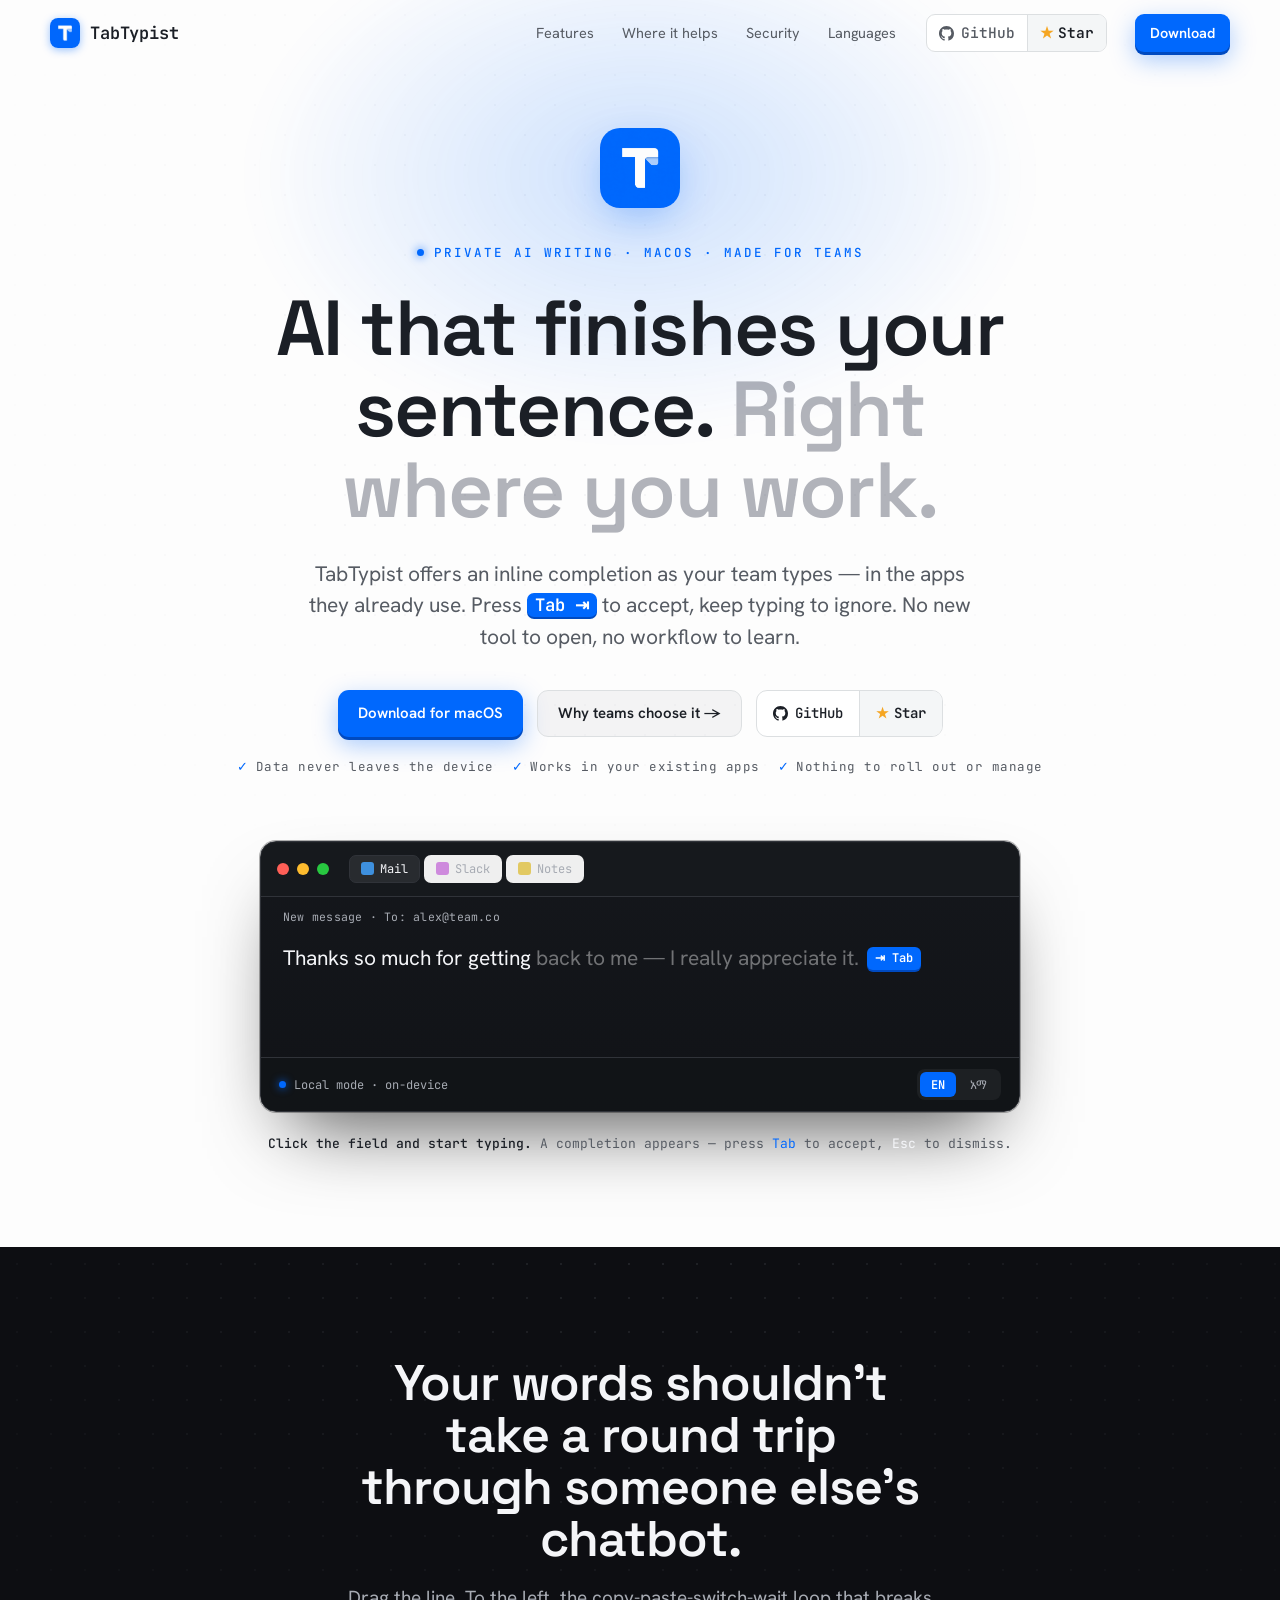
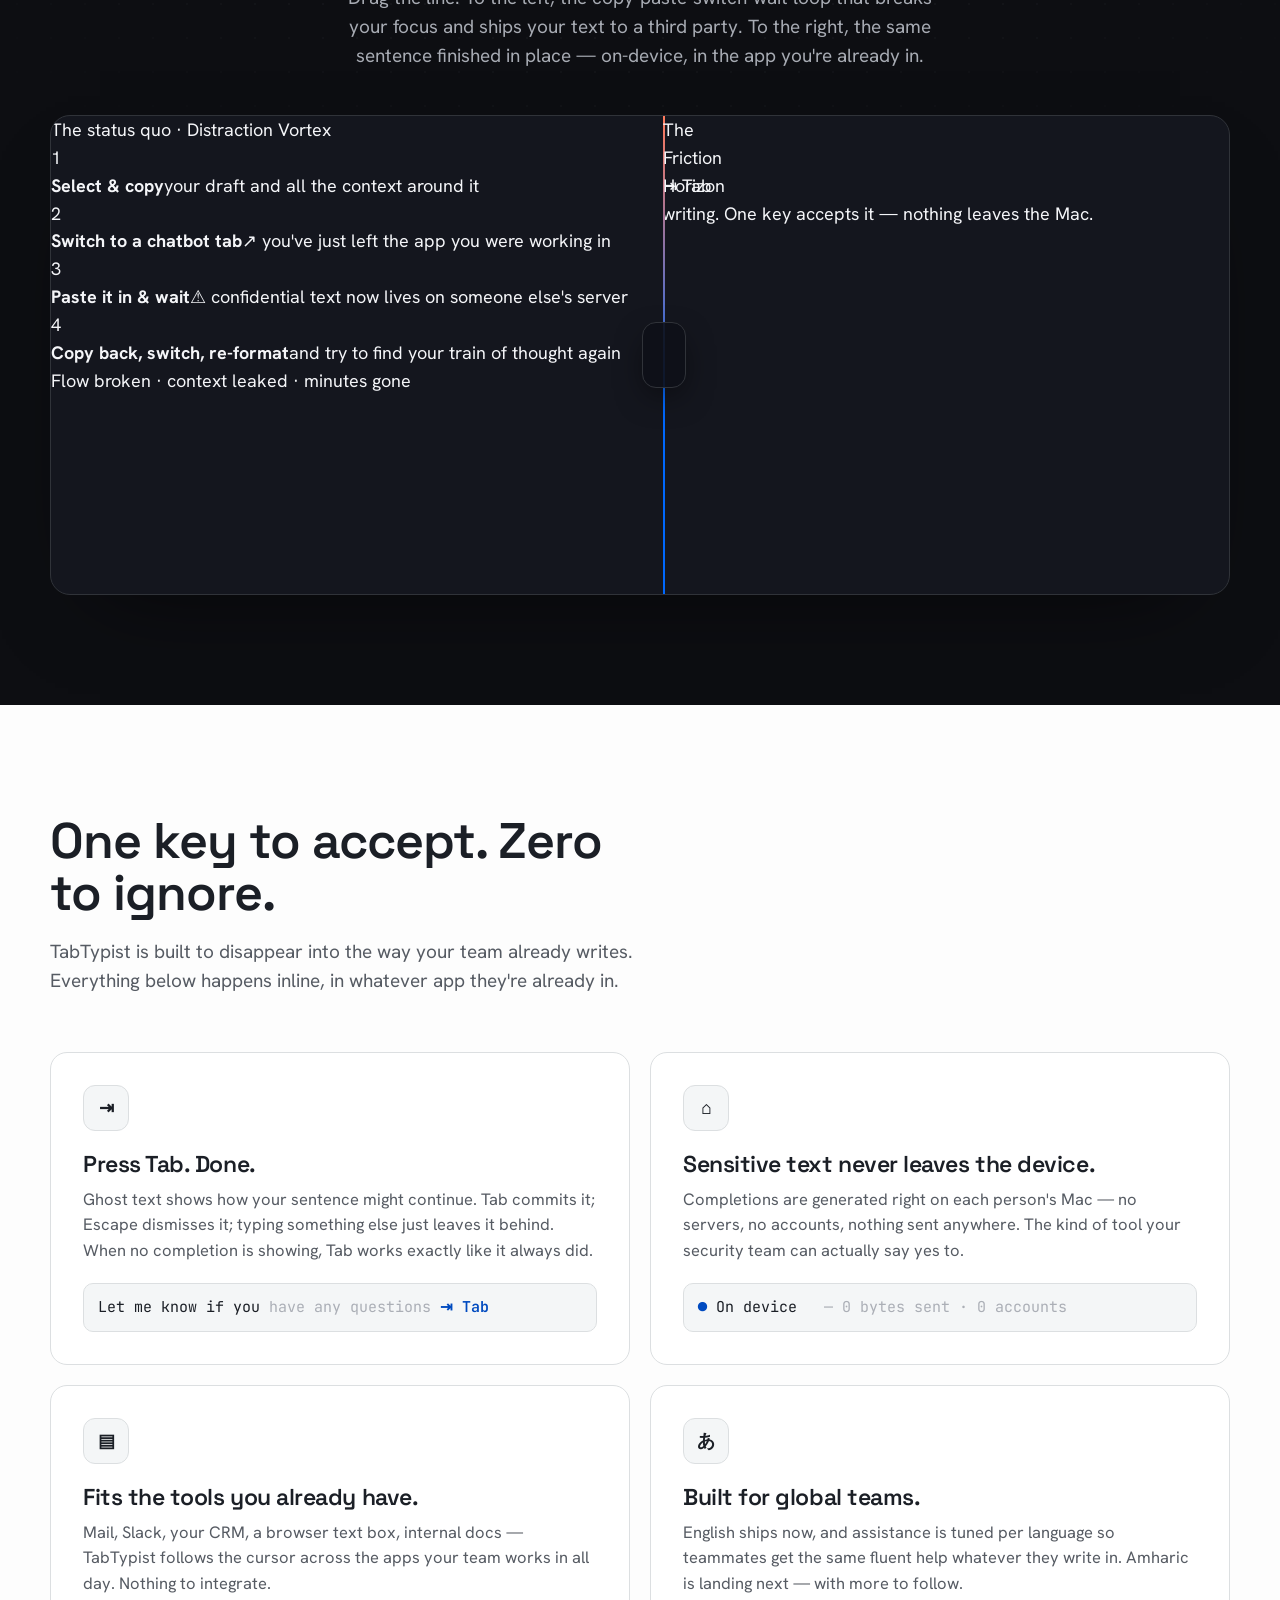
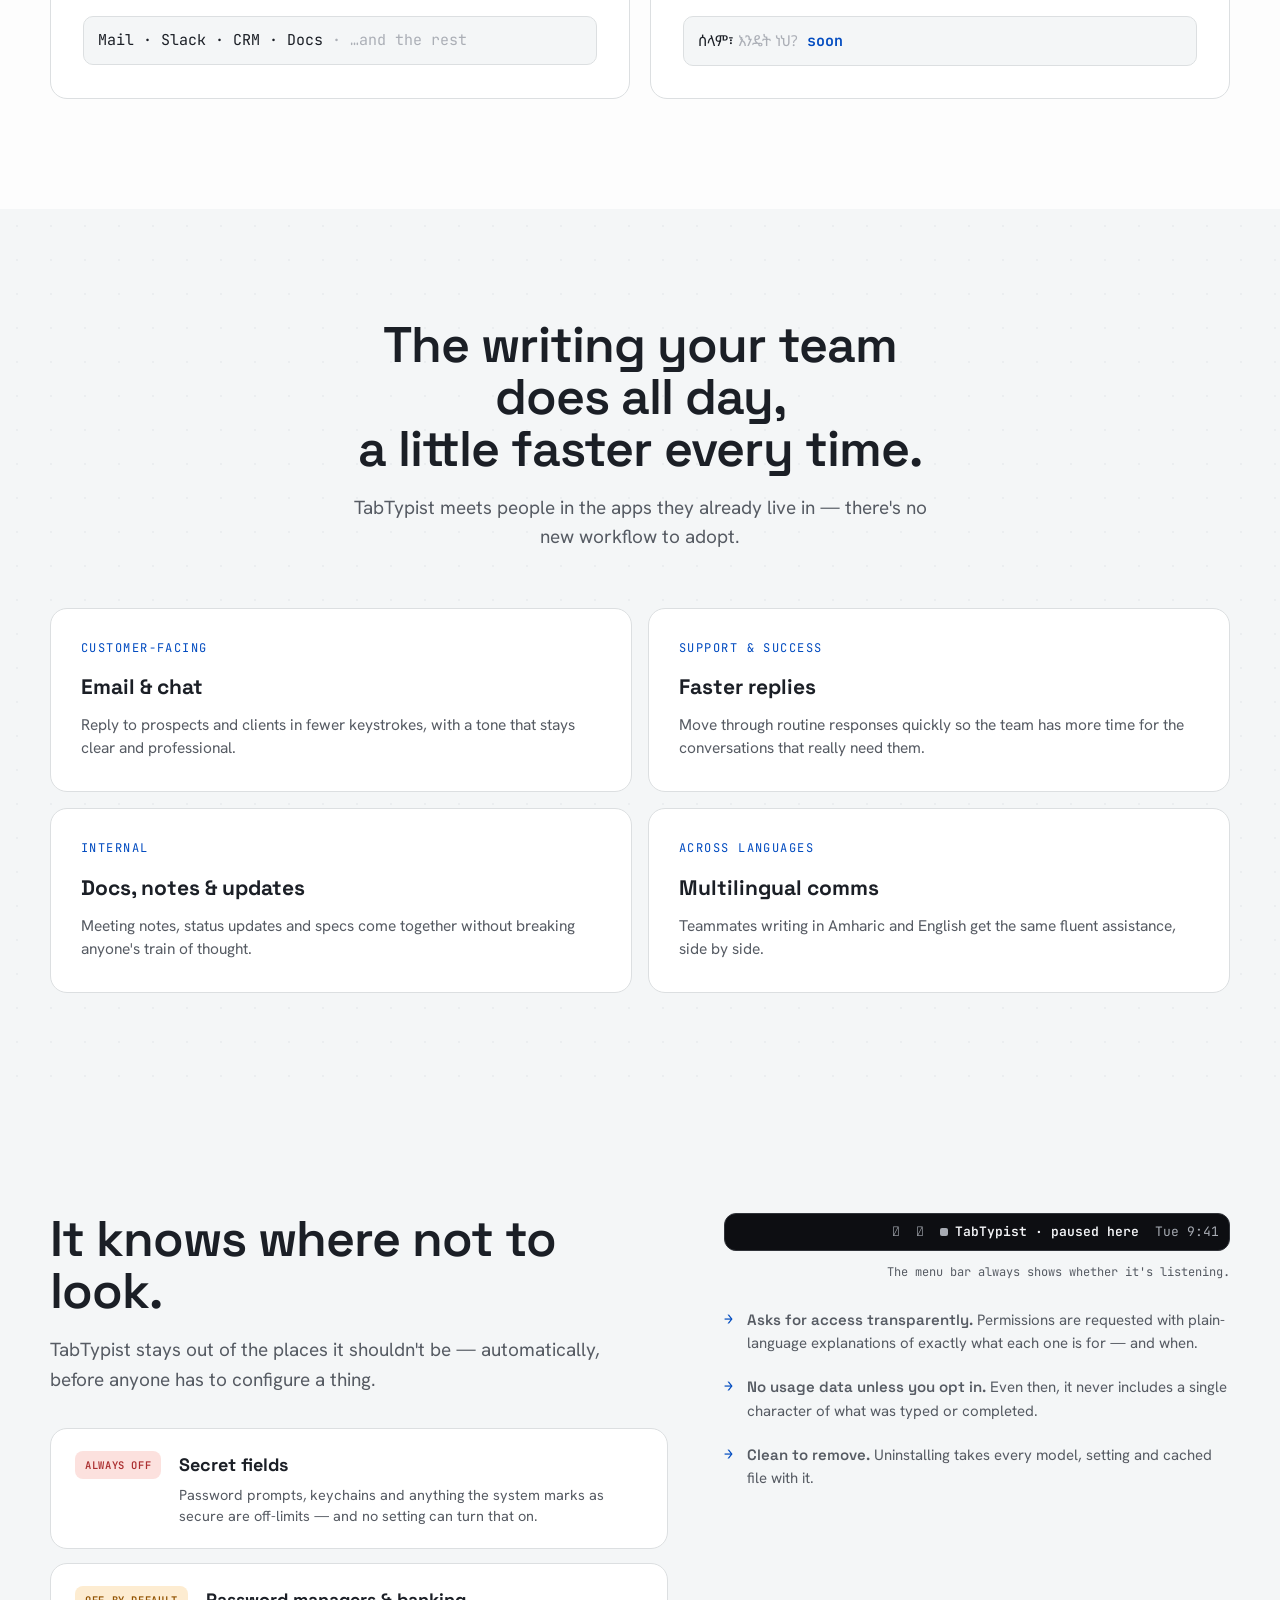
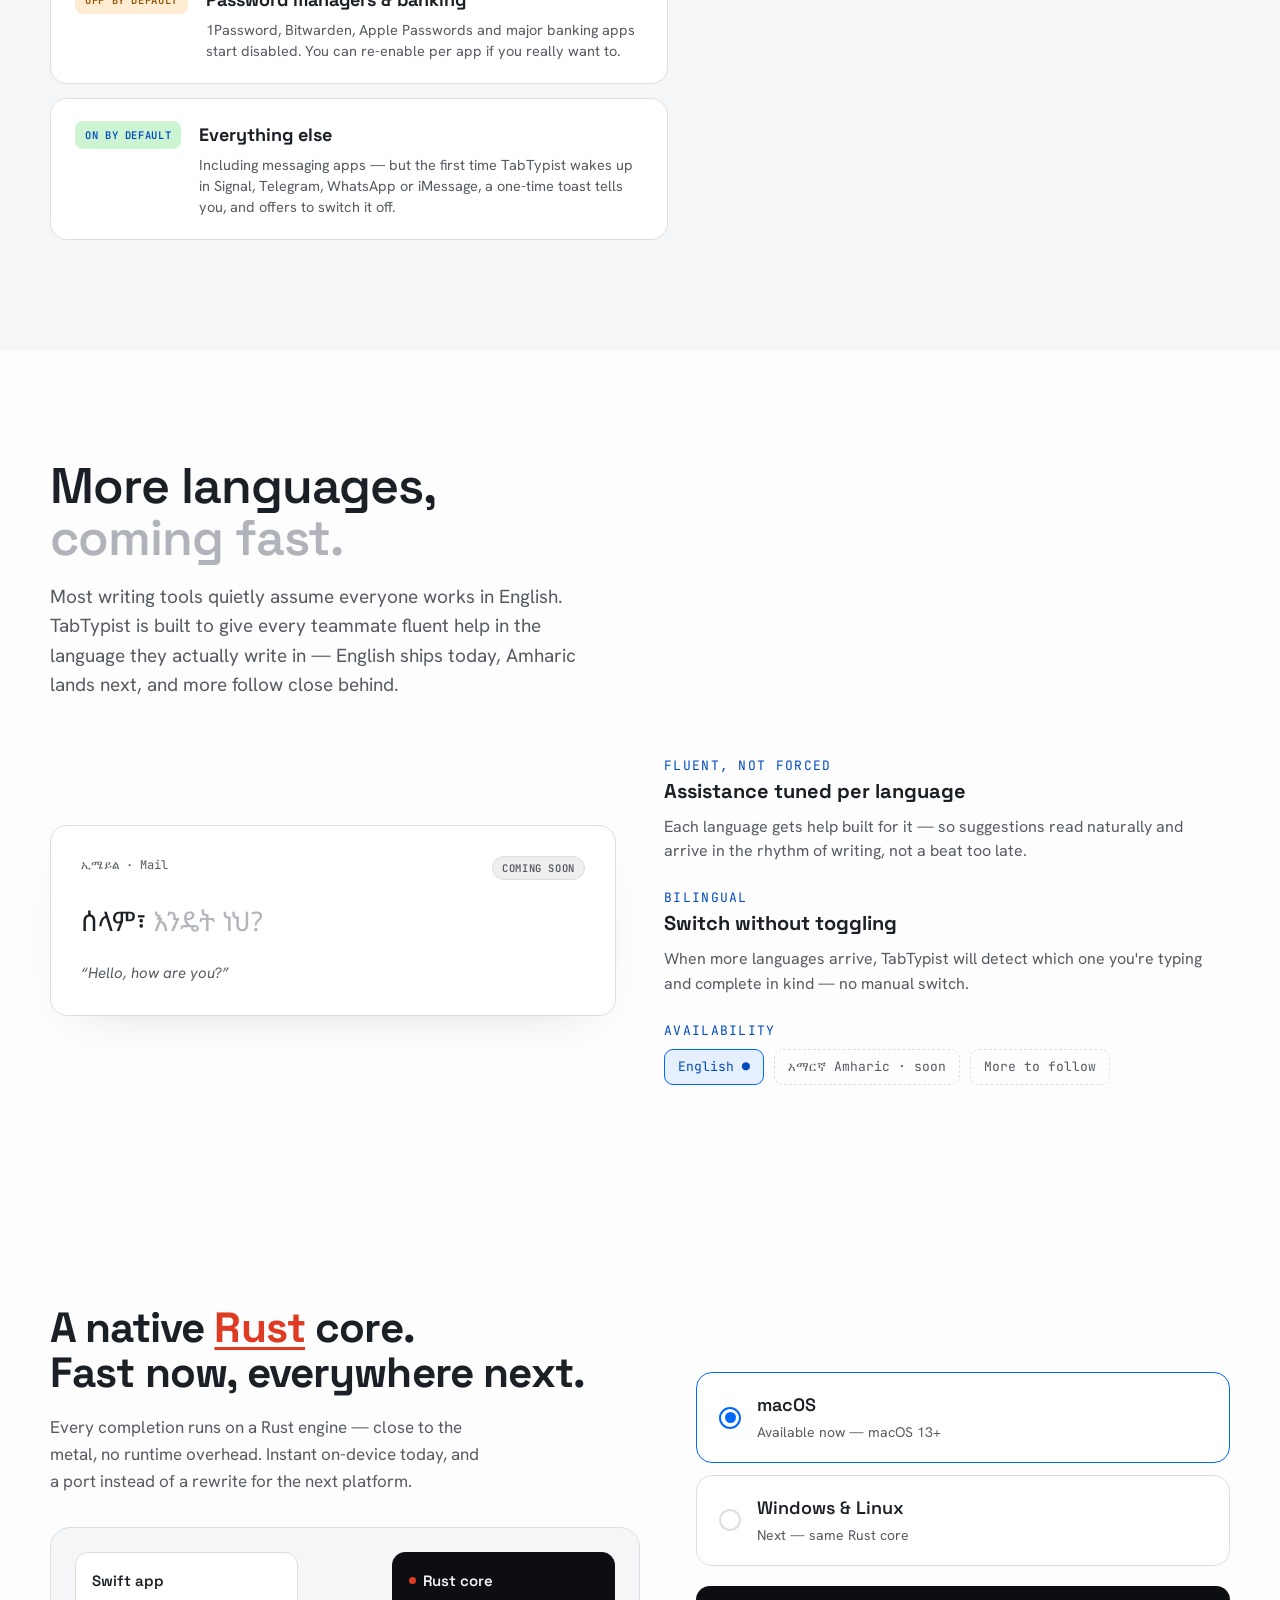
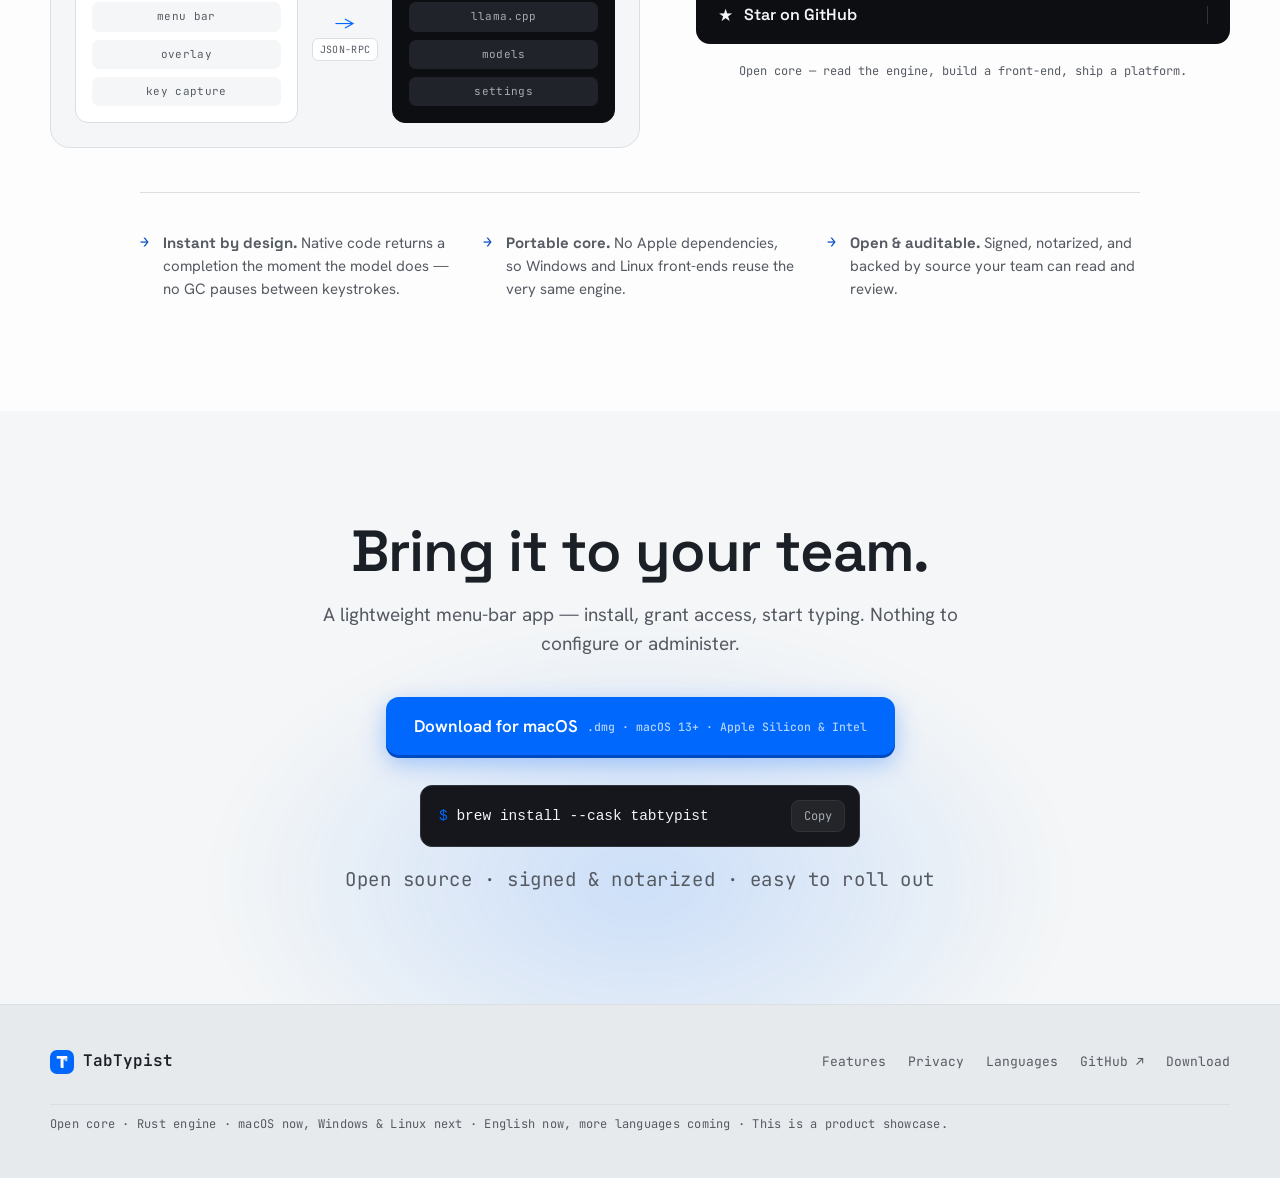
==== commit 309df302: "cleanup: star" ====
--- a/site/index-print.html
+++ b/site/index-print.html
@@ -321,7 +321,6 @@
           <span class="ghs-mark">★</span>
           <span class="ghs-txt">Star on GitHub</span>
           <span class="ghs-div"></span>
-          <span class="ghs-count">2.4k</span>
         </a>
         <p class="gh-note">Open core — read the engine, build a front-end, ship a platform.</p>
       </aside>
--- a/site/styles.css
+++ b/site/styles.css
@@ -728,76 +728,106 @@
 .workflow .sec-head { margin-bottom: 44px; }
 .workflow .sec-head h2 { color: var(--on-dark); }
 .workflow .sec-head p { color: var(--on-dark-2); }
-/* ---- Friction Horizon: draggable open-book split ---- */
+/* ---- Friction Horizon: draggable AXIS split (clip-path based, no cqw) ---- */
 .horizon {
   --split: 52;
-  position: relative; display: flex; align-items: stretch;
-  height: 420px; border-radius: calc(20px * var(--rm)); overflow: hidden;
+  position: relative;
+  height: 480px; border-radius: calc(20px * var(--rm)); overflow: hidden;
   border: 1px solid var(--line-d);
-  background: var(--bg-2);
-  box-shadow: inset 0 0 0 1px rgba(255,255,255,.02), 0 40px 80px -50px rgba(0,0,0,.6);
-  user-select: none;
-}
-.horizon .layer { position: relative; overflow: hidden; min-width: 0; }
-.horizon .vortex { width: calc(var(--split) * 1%); background: linear-gradient(180deg, oklch(0.225 0.03 28 / .55), var(--bg-2) 70%); }
-.horizon .flow   { width: calc((100 - var(--split)) * 1%); background: linear-gradient(180deg, oklch(0.235 0.05 254 / .5), var(--bg-2) 70%); }
-.horizon .page { width: 100%; min-width: 480px; height: 100%; padding: 26px 30px; display: flex; flex-direction: column; box-sizing: border-box; }
-.horizon .flow .page { margin-left: auto; }
-.page-tag { font-family: var(--f-mono); font-size: 12px; letter-spacing: .08em; text-transform: uppercase; margin-bottom: 18px; white-space: nowrap; }
-.page-tag.bad { color: oklch(0.74 0.14 32); }
-.page-tag.good { color: var(--acc-2); }
-.page-foot { margin-top: auto; padding-top: 16px; border-top: 1px solid var(--line-d); font-family: var(--f-mono); font-size: 12px; letter-spacing: .02em; white-space: nowrap; }
-.page-foot.bad { color: oklch(0.74 0.14 32); }
-.page-foot.good { color: var(--acc-2); }
-
-/* connected stepper inside the vortex page */
-.stepper { list-style: none; display: flex; flex-direction: column; gap: 0; flex: 1; }
-.stepper li { position: relative; display: flex; gap: 14px; align-items: flex-start; padding-bottom: 16px; }
-.stepper li:last-child { padding-bottom: 0; }
-.stepper li::before { content: ""; position: absolute; left: 12px; top: 26px; bottom: 0; width: 2px; background: var(--line-d); }
-.stepper li:last-child::before { display: none; }
-.stepper .st-node { position: relative; z-index: 1; font-family: var(--f-mono); font-size: 12px; width: 26px; height: 26px; flex-shrink: 0; border-radius: 50%; display: grid; place-items: center; background: var(--bg-3); border: 1px solid var(--line-d); color: var(--on-dark-2); }
-.stepper li.leak .st-node { border-color: oklch(0.6 0.16 32); color: oklch(0.78 0.15 32); }
-.stepper .st-body { display: flex; flex-direction: column; gap: 2px; padding-top: 2px; }
-.stepper .st-body b { font-family: var(--f-display); font-weight: 600; font-size: 15.5px; color: var(--on-dark); }
-.stepper .st-body span { font-size: 13.5px; color: var(--on-dark-2); line-height: 1.4; }
-.stepper .st-body .warn { font-family: var(--f-mono); font-size: 12px; color: oklch(0.76 0.14 32); }
-
-/* flow-state page */
-.flow-field { background: var(--bg-3); border: 1px solid var(--line-d); border-radius: 12px; padding: 16px 18px; }
-.ff-meta { font-family: var(--f-mono); font-size: 11.5px; color: var(--on-dark-2); padding-bottom: 10px; }
-.ff-text { font-family: var(--f-body); font-size: 18px; line-height: 1.55; color: var(--on-dark); }
-.ff-text .mg { color: var(--ghost-d); }
-.ff-pill { font-family: var(--f-mono); font-size: 12px; font-weight: 600; margin-left: 8px; padding: 2px 8px; border-radius: 6px; background: var(--acc); color: var(--on-acc); box-shadow: 0 2px 0 var(--acc-deep); white-space: nowrap; display: inline-block; transform: translateY(-1px); }
-.flow-read { margin-top: 16px; font-size: 14.5px; color: var(--on-dark-2); line-height: 1.55; }
-.flow-read b { color: var(--on-dark); font-weight: 600; }
-
-/* the draggable horizon bar */
+  background: #14161e;
+  box-shadow: 0 40px 90px -50px rgba(0,0,0,.7);
+  user-select: none; cursor: ew-resize; touch-action: none;
+}
+/* both posters fill the whole frame; clip-path reveals each side */
+.horizon .layer { position: absolute; inset: 0; overflow: hidden; }
+.horizon .vortex { clip-path: inset(0 calc((100 - var(--split)) * 1%) 0 0); }
+.horizon .flow   { clip-path: inset(0 0 0 calc(var(--split) * 1%)); }
+
+.poster {
+  position: absolute; inset: 0;
+  display: flex; align-items: center; padding: 0 7%; box-sizing: border-box;
+}
+.poster::before {
+  content: ""; position: absolute; inset: 0; pointer-events: none; opacity: .05;
+  background-image: linear-gradient(#fff 1px, transparent 1px),
+                    linear-gradient(90deg, #fff 1px, transparent 1px);
+  background-size: 48px 48px;
+}
+.poster-l {
+  justify-content: flex-start;
+  background:
+    radial-gradient(120% 150% at 0% 0%, rgba(150,52,36,.5), transparent 58%),
+    linear-gradient(115deg, #2a1411, #14161e 72%);
+}
+.poster-r {
+  justify-content: flex-end;
+  background:
+    radial-gradient(120% 150% at 100% 0%, rgba(44,80,150,.5), transparent 58%),
+    linear-gradient(245deg, #14213d, #14161e 72%);
+}
+.hz-in { position: relative; display: flex; flex-direction: column; gap: 22px; max-width: 40%; }
+.poster-l .hz-in { align-items: flex-start; text-align: left; }
+.poster-r .hz-in { align-items: flex-end;   text-align: right; }
+
+.hz-pill {
+  font-family: var(--f-mono); font-size: 11px; letter-spacing: .14em; text-transform: uppercase;
+  display: inline-flex; align-items: center; gap: 8px; width: max-content;
+  padding: 7px 14px; border-radius: 8px;
+}
+.hz-pill.bad  { color: #f0a690; border: 1px solid rgba(206,92,60,.6); background: rgba(120,48,32,.35); }
+.hz-pill.good { color: #f2f4f8; border: 1px solid var(--line-d); border-radius: 22px; background: rgba(255,255,255,.05); }
+.pdot { width: 7px; height: 7px; border-radius: 50%; background: #ff7a5c; box-shadow: 0 0 9px #ff7a5c; }
+
+.hz-head { font-family: var(--f-display); font-weight: 600; letter-spacing: -0.02em; line-height: 1.04;
+  font-size: clamp(26px, 2.6vw, 42px); color: #f2f4f8; }
+.hz-head.serif { font-family: "Instrument Serif", Georgia, serif; font-weight: 400; letter-spacing: 0;
+  line-height: 1.0; font-size: clamp(30px, 3.2vw, 50px); color: #f6ddd2; }
+.strike { color: var(--rust); text-decoration: line-through; text-decoration-thickness: 3px; }
+
+.hz-sub { font-family: var(--f-mono); font-size: 13px; line-height: 1.65; color: #8b93a3; max-width: 34ch; }
+.poster-l .hz-sub { color: #c89b8f; }
+.hz-sub b { color: #f2f4f8; font-weight: 600; }
+
+.hz-foot { font-family: var(--f-mono); font-size: 11px; letter-spacing: .06em; text-transform: uppercase; }
+.hz-foot.bad  { color: #d4876c; }
+.hz-foot.good { color: #5b9bff; }
+
+/* the draggable axis */
 .horizon-bar {
   position: absolute; top: 0; bottom: 0; left: calc(var(--split) * 1%);
-  width: 2px; background: var(--acc); transform: translateX(-1px);
-  cursor: ew-resize; z-index: 5; touch-action: none;
-  box-shadow: 0 0 18px -2px var(--acc);
-}
-.horizon-bar:focus-visible { outline: none; box-shadow: 0 0 0 3px var(--acc-glow), 0 0 18px -2px var(--acc); }
+  width: 2px; transform: translateX(-1px); z-index: 6; cursor: ew-resize; touch-action: none;
+  background: linear-gradient(180deg, #ff7a5c, var(--acc) 60%);
+  box-shadow: 0 0 24px -2px var(--acc);
+}
+.horizon-bar:focus-visible { outline: none; box-shadow: 0 0 0 3px var(--acc-glow), 0 0 24px -2px var(--acc); }
 .hb-grip {
   position: absolute; top: 50%; left: 50%; transform: translate(-50%, -50%);
-  width: 30px; height: 46px; border-radius: 10px; background: var(--acc); color: var(--on-acc);
-  display: flex; align-items: center; justify-content: center; gap: 3px;
-  box-shadow: 0 6px 18px -6px rgba(0,0,0,.7);
-}
-.hb-grip i { width: 2px; height: 16px; background: var(--on-acc); border-radius: 2px; opacity: .85; }
-.hb-label {
-  position: absolute; top: 14px; left: 50%; transform: translateX(-50%);
-  font-family: var(--f-mono); font-size: 10.5px; letter-spacing: .12em; text-transform: uppercase;
-  color: var(--acc-2); white-space: nowrap; background: var(--bg-2); padding: 3px 9px; border-radius: 20px;
-  border: 1px solid var(--line-d);
-}
+  width: 44px; height: 66px; border-radius: 14px;
+  display: flex; flex-direction: column; align-items: center; justify-content: center; gap: 5px;
+  background: rgba(14,16,24,.9); border: 1px solid var(--line-d);
+  box-shadow: 0 12px 34px -10px rgba(0,0,0,.85);
+}
+.hb-axis { font-family: var(--f-mono); font-size: 8px; letter-spacing: .2em; color: #8b93a3; }
+.hb-arrows { font-size: 16px; line-height: 1; color: #f2f4f8; }
+.hz-hint {
+  position: absolute; bottom: 16px; left: 50%; transform: translateX(-50%); z-index: 6; pointer-events: none;
+  font-family: var(--f-mono); font-size: 10.5px; letter-spacing: .14em; text-transform: uppercase;
+  color: #8b93a3; white-space: nowrap;
+  background: rgba(14,16,24,.78);
+  padding: 8px 16px; border-radius: 30px; border: 1px solid var(--line-d);
+}
+.hz-hint .ax { color: #5b9bff; }
 @media (max-width: 760px) {
-  .horizon { flex-direction: column; height: auto; }
-  .horizon .vortex, .horizon .flow { width: 100% !important; }
-  .horizon .page { min-width: 0; }
-  .horizon-bar { display: none; }
+  .horizon { height: auto; cursor: default; }
+  .horizon .layer { position: relative; inset: auto; clip-path: none !important; }
+  .poster { position: relative; inset: auto; padding: 36px 26px; }
+  .poster::before { display: none; }
+  .hz-in { max-width: none; }
+  .poster-r .hz-in { align-items: flex-start; text-align: left; }
+  .hz-sub { max-width: none; }
+  .hz-head.serif { font-size: clamp(30px, 8vw, 44px); }
+  .hz-head { font-size: clamp(26px, 7vw, 38px); }
+  .horizon-bar, .hz-hint { display: none; }
 }
 
 /* ===================== OPEN CORE / RUST ===================== */
